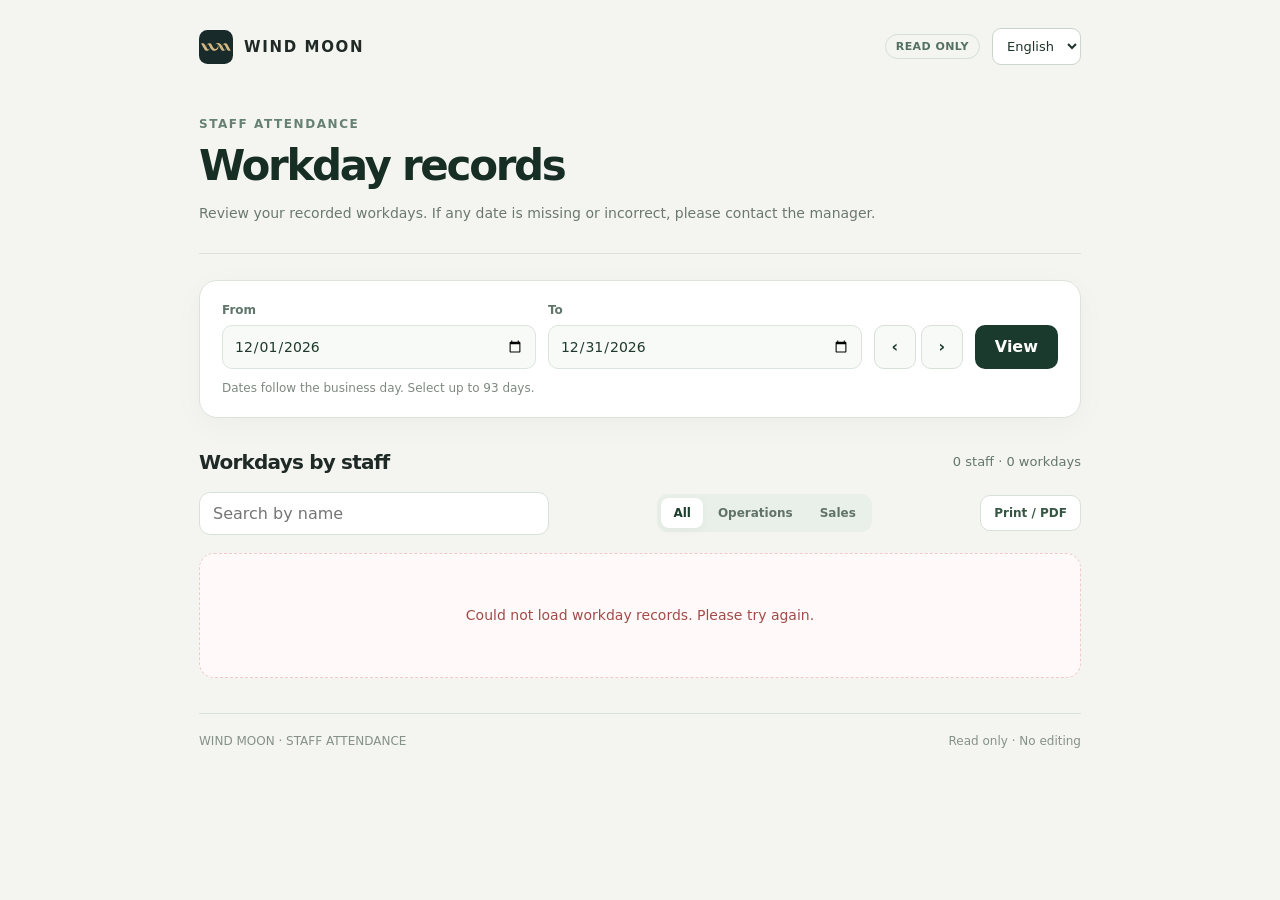
==== attendance/index.html @ cefb48a4 "feat: add standalone read-only workday viewing page with locale detection" ====
<!doctype html>
<html lang="ko">
<head>
  <meta charset="utf-8">
  <meta name="viewport" content="width=device-width, initial-scale=1, viewport-fit=cover">
  <meta name="robots" content="noindex,nofollow,noarchive">
  <meta name="referrer" content="no-referrer">
  <meta name="theme-color" content="#142b25">
  <meta name="description" content="WIND MOON 직원 근무일 조회">
  <title>WIND MOON · 근무일 조회</title>
  <link rel="icon" href="../favicon.svg">
  <link rel="apple-touch-icon" href="../apple-touch-icon.png">
  <script src="../staff/server-config.js"></script>
  <style>
    :root{color-scheme:light;font-family:Pretendard,-apple-system,BlinkMacSystemFont,"Noto Sans KR",system-ui,sans-serif;background:#f4f5f1;color:#1f2925;font-synthesis:none}
    *{box-sizing:border-box}
    body{margin:0;min-height:100vh}
    button,input,select{font:inherit}
    button{cursor:pointer}
    button:disabled{opacity:.45;cursor:not-allowed}
    a{color:inherit}
    .shell{max-width:930px;margin:0 auto;padding:0 24px 80px}
    .mast{display:flex;align-items:center;justify-content:space-between;gap:18px;padding:28px 0 32px}
    .identity{display:flex;align-items:center;gap:11px;text-decoration:none;font-weight:800;font-size:15px;letter-spacing:.11em}
    .identity img{width:34px;height:34px;object-fit:contain}
    .tag{border:1px solid #d5dfd7;color:#557063;border-radius:99px;padding:5px 10px;font-size:11px;font-weight:800;letter-spacing:.04em}
    .header-right{display:flex;align-items:center;gap:12px}
    .locale-select{border:1px solid #cbd5cc;border-radius:9px;background:#fff;color:#1d3429;padding:9px 10px;font-size:13px}
    .intro{padding:20px 0 26px;border-bottom:1px solid #dce2db}
    .eyebrow{font-size:12px;letter-spacing:.13em;font-weight:800;color:#668073}
    h1{font-size:clamp(29px,5vw,42px);letter-spacing:-.055em;line-height:1.2;margin:10px 0 10px;color:#172e25}
    .lead{margin:0;color:#6b7870;font-size:14px;line-height:1.8}
    .filter-panel{margin-top:26px;border:1px solid #dce3db;background:#fff;box-shadow:0 8px 32px #122d1b08;border-radius:18px;padding:22px}
    .label{font-weight:700;font-size:12px;color:#61766a}
    .period{display:flex;align-items:end;gap:12px;flex-wrap:wrap}
    .field{display:flex;flex-direction:column;gap:8px;flex:1 1 152px}
    .field input{width:100%;background:#f8faf8;border:1px solid #dce5dd;border-radius:10px;padding:12px 11px;color:#203a2b;font-size:14px;min-height:44px}
    .period-actions{display:flex;gap:5px;align-self:end}
    .mini{height:44px;min-width:42px;border-radius:10px;border:1px solid #d7e1d8;background:#f7faf7;color:#183b2a;font-weight:700}
    .go{min-height:44px;border:0;border-radius:10px;padding:0 20px;background:#193a2d;color:white;font-weight:700}
    .hint{font-size:12px;color:#7e8981;margin:12px 0 0}
    .results-head{display:flex;justify-content:space-between;align-items:center;gap:10px;margin-top:32px}
    h2{margin:0;font-size:20px;letter-spacing:-.04em}
    .summary{font-size:13px;color:#64776b}
    .summary strong{font-size:15px;color:#1d3a2d}
    .tools{display:flex;align-items:center;justify-content:space-between;flex-wrap:wrap;gap:11px;margin:18px 0 18px}
    .search{padding:11px 13px;min-height:42px;flex:1 1 190px;max-width:350px;border:1px solid #d8e1d9;border-radius:11px;background:#fff;outline-color:#55866b}
    .team-tabs{display:flex;gap:3px;padding:4px;background:#e9efe9;border-radius:11px}
    .team-tabs button{border:0;border-radius:8px;background:transparent;color:#617369;padding:8px 12px;font-size:12px;font-weight:700}
    .team-tabs button[aria-pressed="true"]{background:#fff;color:#1e3e2d;box-shadow:0 2px 8px #0000000b}
    .print{border:1px solid #d7e1d8;background:white;border-radius:10px;padding:10px 13px;color:#365644;font-size:12px;font-weight:750}
    .cards{display:grid;grid-template-columns:repeat(2,minmax(0,1fr));gap:14px}
    .card{border:1px solid #dee5de;background:white;border-radius:16px;padding:19px 19px 18px;min-width:0}
    .card-top{display:flex;justify-content:space-between;align-items:start;gap:12px}
    .person{font-size:18px;font-weight:800;letter-spacing:-.04em;overflow-wrap:anywhere}
    .team{font-size:11px;color:#829086;margin-top:4px}
    .days-total{border-radius:10px;padding:8px 12px;background:#eff5ef;text-align:center;white-space:nowrap}
    .days-total b{font-size:20px;color:#23513a}
    .days-total span{font-size:12px;color:#647b6b}
    .dates{display:flex;flex-wrap:wrap;gap:7px;margin-top:17px}
    .date{font-size:12px;padding:7px 9px;background:#f5f8f5;border:1px solid #e2e9e2;color:#3f604b;border-radius:8px;white-space:nowrap}
    .date.weekend{background:#f9f3f0;border-color:#f1e3db;color:#986c54}
    .state{grid-column:1/-1;text-align:center;border:1px dashed #d6e2d9;border-radius:15px;background:#fff;padding:50px 18px;color:#6f8275;font-size:14px;line-height:1.7}
    .state.error{color:#a24b49;border-color:#f0c9c8;background:#fffaf9}
    footer{margin-top:35px;border-top:1px solid #dae2db;padding-top:20px;display:flex;align-items:center;justify-content:space-between;gap:14px;flex-wrap:wrap;color:#859188;font-size:12px}
    @media(max-width:660px){.shell{padding:0 15px 60px}.mast{padding:20px 0 18px}.header-right{gap:6px}.tag{display:none}.filter-panel{margin-top:20px;padding:15px}.period{gap:8px}.field{flex-basis:130px}.field input{font-size:13px}.period-actions{flex:1}.period-actions .mini{flex:1}.go{flex:1}.results-head{align-items:baseline}.cards{grid-template-columns:1fr;gap:10px}.card{padding:16px}.tools{gap:8px}.search{max-width:none;flex-basis:100%}h2{font-size:19px}}
    @media print{@page{size:A4;margin:13mm}body{background:#fff}.shell{max-width:none;padding:0}.mast{padding:0 0 16px}.intro{padding:12px 0}.filter-panel,.tools,footer,.header-right{display:none!important}.results-head{margin:18px 0}.cards{gap:8px}.card{break-inside:avoid;padding:13px}.date{padding:4px 6px}}
  </style>
</head>
<body>
  <div class="shell">
    <header class="mast">
      <div class="identity"><img src="../favicon.svg" alt=""><span>WIND MOON</span></div>
      <div class="header-right"><span class="tag" id="readonly">READ ONLY</span><select class="locale-select" id="language" aria-label="Language"><option value="ko">한국어</option><option value="ja">日本語</option><option value="en">English</option></select></div>
    </header>
    <main>
      <section class="intro">
        <div class="eyebrow">STAFF ATTENDANCE</div>
        <h1 id="heading">근무일 조회</h1>
        <p class="lead" id="description">기록된 근무 날짜를 확인해 주세요. 실제 근무와 다른 날짜가 있으면 관리자에게 알려주세요.</p>
      </section>
      <section class="filter-panel" aria-label="Period">
        <div class="period">
          <label class="field"><span class="label" id="fromLabel">시작일</span><input type="date" id="from" required></label>
          <label class="field"><span class="label" id="toLabel">종료일</span><input type="date" id="to" required></label>
          <div class="period-actions"><button class="mini" id="previous" aria-label="Previous month">‹</button><button class="mini" id="next" aria-label="Next month">›</button></div>
          <button class="go" id="lookup">조회</button>
        </div>
        <p class="hint" id="periodHint">영업일 기준이며, 최대 93일까지 조회할 수 있습니다.</p>
      </section>
      <section aria-label="Attendance">
        <div class="results-head">
          <h2 id="resultsTitle">직원별 근무 내역</h2>
          <div class="summary" id="summary" aria-live="polite"></div>
        </div>
        <div class="tools">
          <input class="search" id="search" type="search" placeholder="이름 검색" aria-label="Search employees">
          <div class="team-tabs" role="group" aria-label="Team">
            <button type="button" data-team="ALL" aria-pressed="true" id="allTeam">전체</button>
            <button type="button" data-team="OPS" aria-pressed="false" id="opsTeam">운영팀</button>
            <button type="button" data-team="SALES" aria-pressed="false" id="salesTeam">영업팀</button>
          </div>
          <button class="print" id="print">인쇄 / PDF</button>
        </div>
        <div class="cards" id="cards" aria-live="polite"><div class="state">근무기록을 불러오는 중입니다.</div></div>
      </section>
    </main>
    <footer><span>WIND MOON · STAFF ATTENDANCE</span><span id="footnote">근무일 조회 전용 · 수정 불가</span></footer>
  </div>
  <script>
    (() => {
      'use strict';
      const words = {
        ko:{heading:'근무일 조회',description:'기록된 근무 날짜를 확인해 주세요. 실제 근무와 다른 날짜가 있으면 관리자에게 알려주세요.',from:'시작일',to:'종료일',lookup:'조회',hint:'영업일 기준이며, 최대 93일까지 조회할 수 있습니다.',result:'직원별 근무 내역',search:'이름 검색',all:'전체',ops:'운영팀',sales:'영업팀',print:'인쇄 / PDF',footnote:'근무일 조회 전용 · 수정 불가',loading:'근무기록을 불러오는 중입니다.',empty:'해당 기간에 기록된 근무일이 없습니다.',error:'근무기록을 가져오지 못했습니다. 잠시 후 다시 시도해 주세요.',range:'조회 기간을 확인해 주세요. 한 번에 최대 93일까지 선택할 수 있습니다.',people:'명',days:'일',records:'근무일',none:'검색 결과가 없습니다.'},
        ja:{heading:'勤務日照会',description:'登録された勤務日をご確認ください。実際の勤務と異なる場合は管理者にお知らせください。',from:'開始日',to:'終了日',lookup:'照会',hint:'営業日を基準に表示します。最大93日間まで照会できます。',result:'スタッフ別勤務日',search:'名前を検索',all:'すべて',ops:'運営チーム',sales:'営業チーム',print:'印刷 / PDF',footnote:'勤務日照会専用 · 編集不可',loading:'勤務記録を読み込んでいます。',empty:'この期間の勤務記録はありません。',error:'勤務記録を取得できませんでした。後ほどお試しください。',range:'日付を確認してください。最大93日間まで選択できます。',people:'名',days:'日',records:'勤務日',none:'該当するスタッフがいません。'},
        en:{heading:'Workday records',description:'Review your recorded workdays. If any date is missing or incorrect, please contact the manager.',from:'From',to:'To',lookup:'View',hint:'Dates follow the business day. Select up to 93 days.',result:'Workdays by staff',search:'Search by name',all:'All',ops:'Operations',sales:'Sales',print:'Print / PDF',footnote:'Read only · No editing',loading:'Loading workday records…',empty:'No workdays recorded for this period.',error:'Could not load workday records. Please try again.',range:'Check the date range. You can select up to 93 days.',people:'staff',days:'days',records:'workdays',none:'No matching staff.'}
      };
      const el = id => document.getElementById(id);
      const browserLanguage = (navigator.languages || [navigator.language || 'ko']).map(v => v.toLowerCase()).find(v => /^(ko|ja|en)(-|$)/.test(v)) || 'ko';
      let lang = (function(){try{return localStorage.getItem('windmoon-attendance-lang')}catch{return null}})() || browserLanguage.slice(0,2);
      if (!words[lang]) lang = 'ko';
      let employees = [];
      let team = 'ALL';
      let loading = false;
      let error = '';
      const p = new URLSearchParams(location.search);
      const koreaParts = new Intl.DateTimeFormat('en-US',{timeZone:'Asia/Seoul',year:'numeric',month:'2-digit'}).formatToParts(new Date());
      const year = koreaParts.find(x=>x.type==='year').value;
      const month = koreaParts.find(x=>x.type==='month').value;
      const defaultMonth = year+'-'+month;
      const monthBounds = value => ({from:value+'-01',to:value+'-'+String(new Date(Date.UTC(Number(value.slice(0,4)),Number(value.slice(5,7)),0)).getUTCDate()).padStart(2,'0')});
      const bounds = monthBounds(defaultMonth);
      el('from').value = /^\d{4}-\d{2}-\d{2}$/.test(p.get('from') || '') ? p.get('from') : bounds.from;
      el('to').value = /^\d{4}-\d{2}-\d{2}$/.test(p.get('to') || '') ? p.get('to') : bounds.to;
      el('language').value = lang;
      const t = key => words[lang][key];
      function renderLanguage(){
        document.documentElement.lang=lang;
        document.title='WIND MOON · '+t('heading');
        ['heading','description','resultsTitle','fromLabel','toLabel','lookup','periodHint','allTeam','opsTeam','salesTeam','print','footnote'].forEach((id,i)=>{
          const keys=['heading','description','result','from','to','lookup','hint','all','ops','sales','print','footnote'];
          el(id).textContent=t(keys[i]);
        });
        el('search').placeholder=t('search');
        el('search').setAttribute('aria-label',t('search'));
        render();
      }
      function make(tag, cls, value){
        const node=document.createElement(tag);
        if(cls)node.className=cls;
        if(value!=null)node.textContent=value;
        return node;
      }
      function formatDay(value){
        const date = new Date(value+'T12:00:00Z');
        const weekday=new Intl.DateTimeFormat(lang,{weekday:'short',timeZone:'UTC'}).format(date);
        return value.slice(5).replace('-','.')+' '+weekday;
      }
      function render(){
        const filtered = employees.filter(e=>(team==='ALL'||e.department===team)&&e.name.toLocaleLowerCase().includes(el('search').value.trim().toLocaleLowerCase()));
        const totalDays=filtered.reduce((n,e)=>n+e.dates.length,0);
        el('summary').textContent=filtered.length+' '+t('people')+' · '+totalDays+' '+t('records');
        const root=el('cards');
        root.replaceChildren();
        if(loading||error||filtered.length===0){
          root.appendChild(make('div','state'+(error?' error':''),loading?t('loading'):error?t('error'):(employees.length?t('none'):t('empty'))));
          return;
        }
        filtered.forEach(person=>{
          const card=make('article','card');
          const top=make('div','card-top');
          const personWrap=make('div');
          personWrap.appendChild(make('div','person',person.name));
          personWrap.appendChild(make('div','team',t(person.department==='OPS'?'ops':'sales')));
          const count=make('div','days-total');
          count.appendChild(make('b','',String(person.dates.length)));
          count.appendChild(make('span','', ' '+t('days')));
          top.append(personWrap,count);
          card.appendChild(top);
          const chips=make('div','dates');
          person.dates.forEach(date=>{
            const dow = new Date(date+'T12:00:00Z').getUTCDay();
            chips.appendChild(make('span','date'+((dow===0||dow===6)?' weekend':''),formatDay(date)));
          });
          card.appendChild(chips);
          root.appendChild(card);
        });
      }
      async function load(){
        const from=el('from').value, to=el('to').value;
        const diff=(Date.parse(to+'T00:00:00Z')-Date.parse(from+'T00:00:00Z'))/86400000;
        if(!from||!to||!Number.isFinite(diff)||diff<0||diff>=93){error=t('range');employees=[];render();return;}
        loading=true;error='';render();
        const url=new URL(location.href);
        url.searchParams.set('from',from);url.searchParams.set('to',to);
        history.replaceState(null,'',url.pathname+url.search);
        try{
          const base=window.WINDMOON_CONFIG?.apiBase;
          if(!base || !/^https:\/\//.test(base)) throw new Error('Missing backend URL');
          const endpoint=new URL('/api/public-attendance',base);
          endpoint.searchParams.set('from',from);endpoint.searchParams.set('to',to);
          const response=await fetch(endpoint.href,{method:'GET',cache:'no-store',credentials:'omit'});
          if(!response.ok)throw new Error('HTTP '+response.status);
          const payload=await response.json();
          if(!Array.isArray(payload.employees))throw new Error('Invalid response');
          employees=payload.employees.filter(e=>typeof e.name==='string'&&['OPS','SALES'].includes(e.department)&&Array.isArray(e.dates))
            .map(e=>({name:e.name,department:e.department,dates:e.dates.filter(d=>/^\d{4}-\d{2}-\d{2}$/.test(d))}));
        }catch(e){
          error=e?.message||'Error';employees=[];
        }finally{loading=false;render();}
      }
      function moveMonth(delta){
        const from=el('from').value;
        const y=Number(from.slice(0,4)),m=Number(from.slice(5,7));
        if(!Number.isFinite(y)||!Number.isFinite(m))return;
        const next=new Date(Date.UTC(y,m-1+delta,1)).toISOString().slice(0,7);
        const bounds=monthBounds(next);
        el('from').value=bounds.from;el('to').value=bounds.to;
        load();
      }
      el('language').addEventListener('change',e=>{
        lang=e.target.value;
        try{localStorage.setItem('windmoon-attendance-lang',lang)}catch{}
        renderLanguage();
      });
      el('lookup').addEventListener('click',load);
      el('previous').addEventListener('click',()=>moveMonth(-1));
      el('next').addEventListener('click',()=>moveMonth(1));
      el('search').addEventListener('input',render);
      document.querySelectorAll('[data-team]').forEach(button=>{
        button.addEventListener('click',()=>{
          team=button.dataset.team;
          document.querySelectorAll('[data-team]').forEach(b=>b.setAttribute('aria-pressed',String(b.dataset.team===team)));
          render();
        });
      });
      el('print').addEventListener('click',()=>window.print());
      renderLanguage();
      load();
    })();
  </script>
</body>
</html>
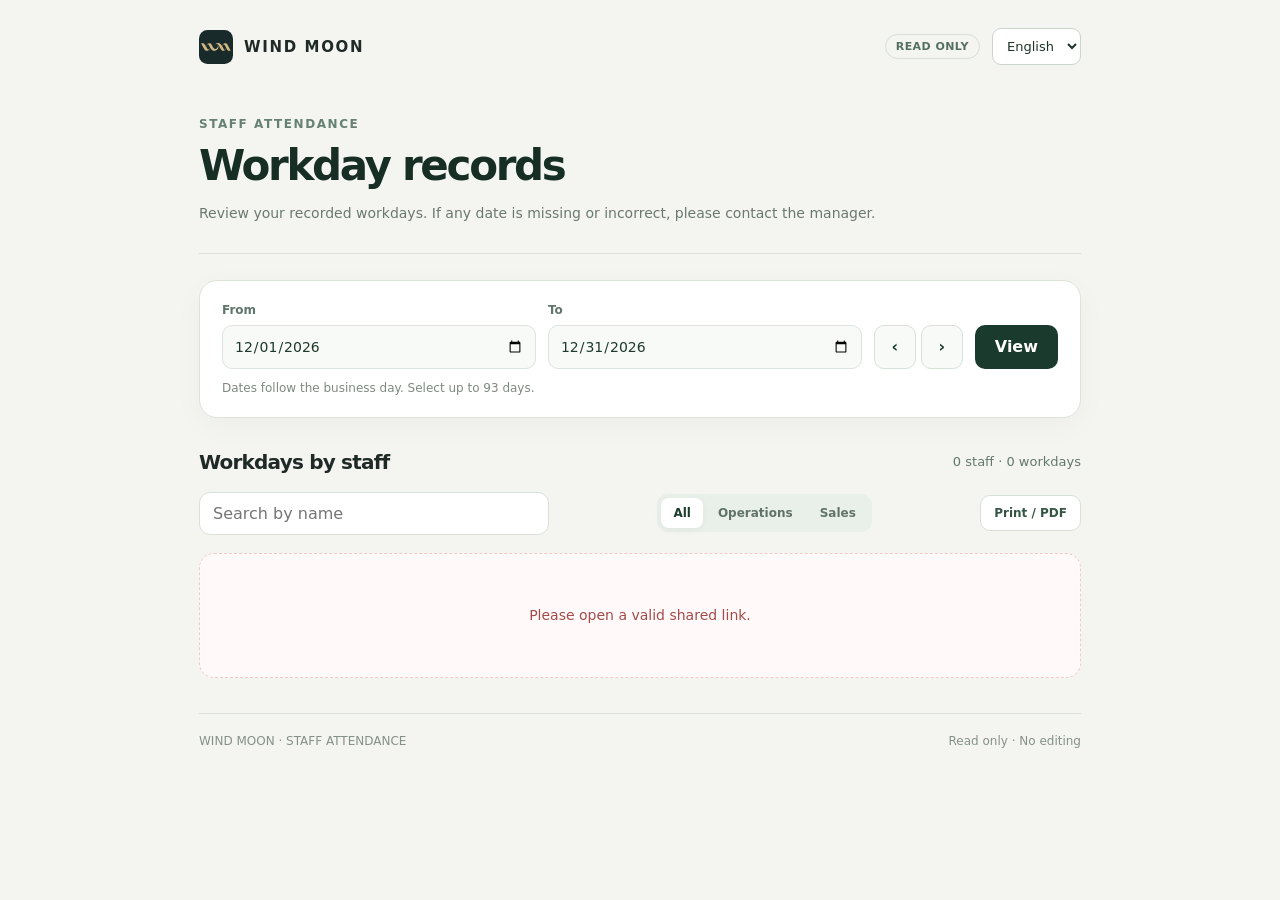
==== commit 564c715a: "security: require a bearer share-link key and keep it out of request URLs" ====
--- a/attendance/index.html
+++ b/attendance/index.html
@@ -111,9 +111,9 @@
     (() => {
       'use strict';
       const words = {
-        ko:{heading:'근무일 조회',description:'기록된 근무 날짜를 확인해 주세요. 실제 근무와 다른 날짜가 있으면 관리자에게 알려주세요.',from:'시작일',to:'종료일',lookup:'조회',hint:'영업일 기준이며, 최대 93일까지 조회할 수 있습니다.',result:'직원별 근무 내역',search:'이름 검색',all:'전체',ops:'운영팀',sales:'영업팀',print:'인쇄 / PDF',footnote:'근무일 조회 전용 · 수정 불가',loading:'근무기록을 불러오는 중입니다.',empty:'해당 기간에 기록된 근무일이 없습니다.',error:'근무기록을 가져오지 못했습니다. 잠시 후 다시 시도해 주세요.',range:'조회 기간을 확인해 주세요. 한 번에 최대 93일까지 선택할 수 있습니다.',people:'명',days:'일',records:'근무일',none:'검색 결과가 없습니다.'},
-        ja:{heading:'勤務日照会',description:'登録された勤務日をご確認ください。実際の勤務と異なる場合は管理者にお知らせください。',from:'開始日',to:'終了日',lookup:'照会',hint:'営業日を基準に表示します。最大93日間まで照会できます。',result:'スタッフ別勤務日',search:'名前を検索',all:'すべて',ops:'運営チーム',sales:'営業チーム',print:'印刷 / PDF',footnote:'勤務日照会専用 · 編集不可',loading:'勤務記録を読み込んでいます。',empty:'この期間の勤務記録はありません。',error:'勤務記録を取得できませんでした。後ほどお試しください。',range:'日付を確認してください。最大93日間まで選択できます。',people:'名',days:'日',records:'勤務日',none:'該当するスタッフがいません。'},
-        en:{heading:'Workday records',description:'Review your recorded workdays. If any date is missing or incorrect, please contact the manager.',from:'From',to:'To',lookup:'View',hint:'Dates follow the business day. Select up to 93 days.',result:'Workdays by staff',search:'Search by name',all:'All',ops:'Operations',sales:'Sales',print:'Print / PDF',footnote:'Read only · No editing',loading:'Loading workday records…',empty:'No workdays recorded for this period.',error:'Could not load workday records. Please try again.',range:'Check the date range. You can select up to 93 days.',people:'staff',days:'days',records:'workdays',none:'No matching staff.'}
+        ko:{heading:'근무일 조회',description:'기록된 근무 날짜를 확인해 주세요. 실제 근무와 다른 날짜가 있으면 관리자에게 알려주세요.',from:'시작일',to:'종료일',lookup:'조회',hint:'영업일 기준이며, 최대 93일까지 조회할 수 있습니다.',result:'직원별 근무 내역',search:'이름 검색',all:'전체',ops:'운영팀',sales:'영업팀',print:'인쇄 / PDF',footnote:'근무일 조회 전용 · 수정 불가',loading:'근무기록을 불러오는 중입니다.',empty:'해당 기간에 기록된 근무일이 없습니다.',error:'근무기록을 가져오지 못했습니다. 잠시 후 다시 시도해 주세요.',range:'조회 기간을 확인해 주세요. 한 번에 최대 93일까지 선택할 수 있습니다.',people:'명',days:'일',records:'근무일',none:'검색 결과가 없습니다.',missingKey:'유효한 공유 링크로 접속해 주세요.'},
+        ja:{heading:'勤務日照会',description:'登録された勤務日をご確認ください。実際の勤務と異なる場合は管理者にお知らせください。',from:'開始日',to:'終了日',lookup:'照会',hint:'営業日を基準に表示します。最大93日間まで照会できます。',result:'スタッフ別勤務日',search:'名前を検索',all:'すべて',ops:'運営チーム',sales:'営業チーム',print:'印刷 / PDF',footnote:'勤務日照会専用 · 編集不可',loading:'勤務記録を読み込んでいます。',empty:'この期間の勤務記録はありません。',error:'勤務記録を取得できませんでした。後ほどお試しください。',range:'日付を確認してください。最大93日間まで選択できます。',people:'名',days:'日',records:'勤務日',none:'該当するスタッフがいません。',missingKey:'有効な共有リンクからアクセスしてください。'},
+        en:{heading:'Workday records',description:'Review your recorded workdays. If any date is missing or incorrect, please contact the manager.',from:'From',to:'To',lookup:'View',hint:'Dates follow the business day. Select up to 93 days.',result:'Workdays by staff',search:'Search by name',all:'All',ops:'Operations',sales:'Sales',print:'Print / PDF',footnote:'Read only · No editing',loading:'Loading workday records…',empty:'No workdays recorded for this period.',error:'Could not load workday records. Please try again.',range:'Check the date range. You can select up to 93 days.',people:'staff',days:'days',records:'workdays',none:'No matching staff.',missingKey:'Please open a valid shared link.'}
       };
       const el = id => document.getElementById(id);
       const browserLanguage = (navigator.languages || [navigator.language || 'ko']).map(v => v.toLowerCase()).find(v => /^(ko|ja|en)(-|$)/.test(v)) || 'ko';
@@ -124,6 +124,7 @@
       let loading = false;
       let error = '';
       const p = new URLSearchParams(location.search);
+      const accessKey = new URLSearchParams(location.hash.slice(1)).get('key') || '';
       const koreaParts = new Intl.DateTimeFormat('en-US',{timeZone:'Asia/Seoul',year:'numeric',month:'2-digit'}).formatToParts(new Date());
       const year = koreaParts.find(x=>x.type==='year').value;
       const month = koreaParts.find(x=>x.type==='month').value;
@@ -163,7 +164,7 @@
         const root=el('cards');
         root.replaceChildren();
         if(loading||error||filtered.length===0){
-          root.appendChild(make('div','state'+(error?' error':''),loading?t('loading'):error?t('error'):(employees.length?t('none'):t('empty'))));
+          root.appendChild(make('div','state'+(error?' error':''),loading?t('loading'):error?(error==='missingKey'?t('missingKey'):t('error')):(employees.length?t('none'):t('empty'))));
           return;
         }
         filtered.forEach(person=>{
@@ -188,18 +189,20 @@
       }
       async function load(){
         const from=el('from').value, to=el('to').value;
+        if(!/^[A-Za-z0-9_-]{16,128}$/.test(accessKey)){error='missingKey';employees=[];render();return;}
         const diff=(Date.parse(to+'T00:00:00Z')-Date.parse(from+'T00:00:00Z'))/86400000;
         if(!from||!to||!Number.isFinite(diff)||diff<0||diff>=93){error=t('range');employees=[];render();return;}
         loading=true;error='';render();
         const url=new URL(location.href);
         url.searchParams.set('from',from);url.searchParams.set('to',to);
-        history.replaceState(null,'',url.pathname+url.search);
+        history.replaceState(null,'',url.pathname+url.search+url.hash);
         try{
           const base=window.WINDMOON_CONFIG?.apiBase;
           if(!base || !/^https:\/\//.test(base)) throw new Error('Missing backend URL');
           const endpoint=new URL('/api/public-attendance',base);
           endpoint.searchParams.set('from',from);endpoint.searchParams.set('to',to);
-          const response=await fetch(endpoint.href,{method:'GET',cache:'no-store',credentials:'omit'});
+          const response=await fetch(endpoint.href,{method:'GET',cache:'no-store',credentials:'omit',headers:{Authorization:'Bearer '+accessKey}});
+          if(response.status===401)throw new Error('missingKey');
           if(!response.ok)throw new Error('HTTP '+response.status);
           const payload=await response.json();
           if(!Array.isArray(payload.employees))throw new Error('Invalid response');
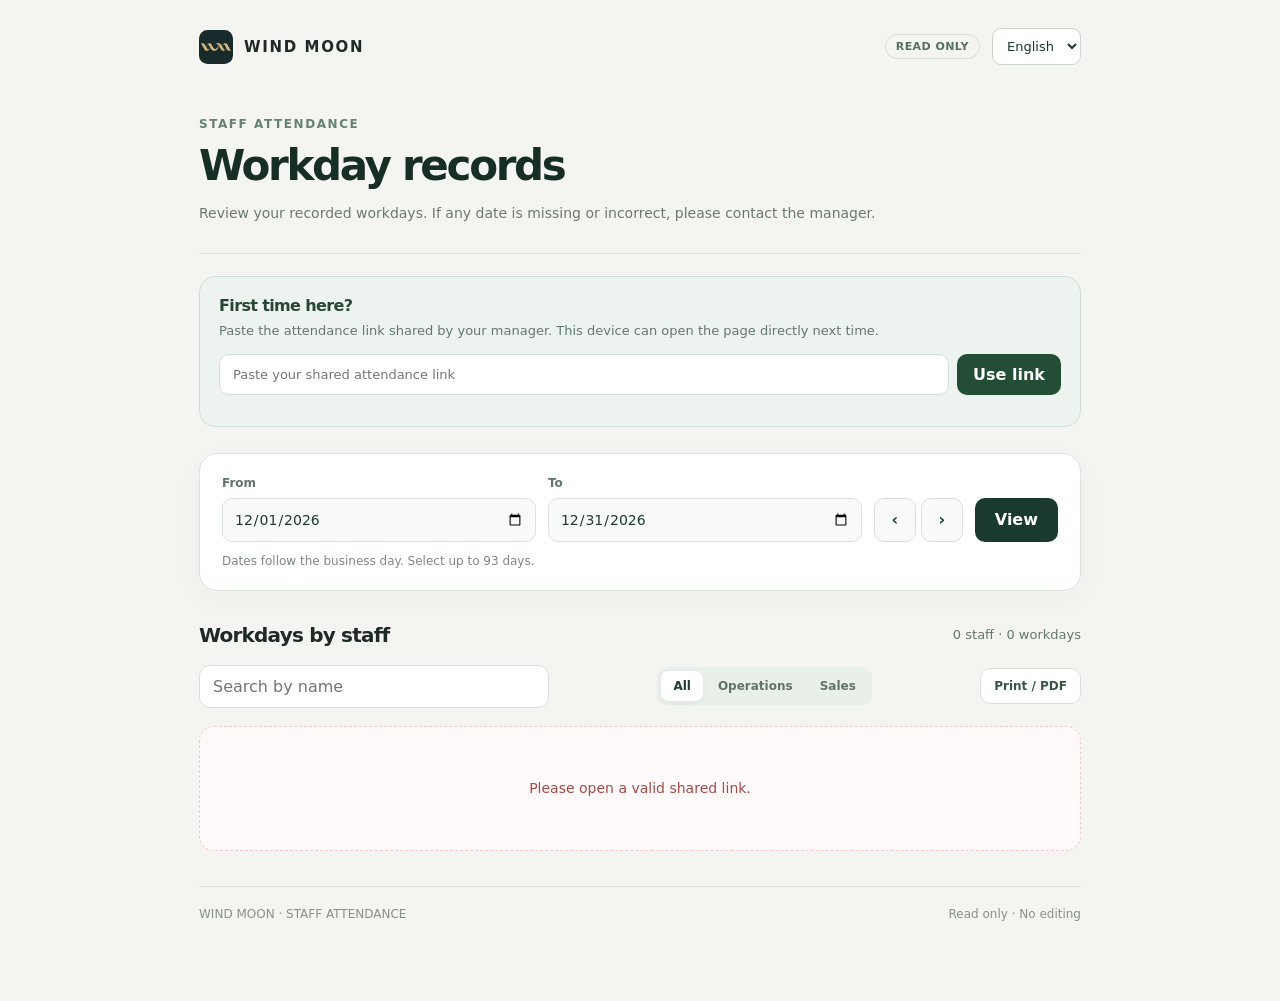
==== commit 6808f6d5: "feat: remember approved attendance share links on each device for home-card access" ====
--- a/attendance/index.html
+++ b/attendance/index.html
@@ -39,6 +39,14 @@
     .mini{height:44px;min-width:42px;border-radius:10px;border:1px solid #d7e1d8;background:#f7faf7;color:#183b2a;font-weight:700}
     .go{min-height:44px;border:0;border-radius:10px;padding:0 20px;background:#193a2d;color:white;font-weight:700}
     .hint{font-size:12px;color:#7e8981;margin:12px 0 0}
+    [hidden]{display:none!important}
+    .share-access{margin-top:22px;background:#edf3ee;border:1px solid #d0dfd3;border-radius:16px;padding:19px}
+    .share-access h2{font-size:16px;color:#294634;margin:0 0 5px}
+    .share-access p{color:#63786b;font-size:13px;line-height:1.7;margin:0 0 12px}
+    .share-form{display:flex;gap:8px;flex-wrap:wrap}
+    .share-form input{flex:1 1 230px;min-width:0;border:1px solid #d4dfd5;border-radius:10px;padding:11px 13px;background:#fff;font-size:13px}
+    .share-form button{border:0;background:#244d36;color:#fff;border-radius:10px;padding:11px 16px;font-weight:700}
+    .share-form-error{color:#9d3a3a!important;margin-top:8px!important}
     .results-head{display:flex;justify-content:space-between;align-items:center;gap:10px;margin-top:32px}
     h2{margin:0;font-size:20px;letter-spacing:-.04em}
     .summary{font-size:13px;color:#64776b}
@@ -79,6 +87,15 @@
         <h1 id="heading">근무일 조회</h1>
         <p class="lead" id="description">기록된 근무 날짜를 확인해 주세요. 실제 근무와 다른 날짜가 있으면 관리자에게 알려주세요.</p>
       </section>
+      <section class="share-access" id="shareAccess" hidden aria-labelledby="shareHeading">
+        <h2 id="shareHeading">처음 이용하시나요?</h2>
+        <p id="shareHelp">관리자에게 받은 근무일 조회 링크를 붙여넣으면 이 기기에서 다음부터 바로 열 수 있습니다.</p>
+        <form id="shareForm" class="share-form">
+          <input id="shareInput" type="text" autocomplete="off" autocapitalize="off" spellcheck="false" placeholder="공유받은 조회 링크 붙여넣기" aria-label="Shared attendance link">
+          <button id="shareButton" type="submit">링크 확인</button>
+        </form>
+        <p id="shareError" class="share-form-error" aria-live="polite"></p>
+      </section>
       <section class="filter-panel" aria-label="Period">
         <div class="period">
           <label class="field"><span class="label" id="fromLabel">시작일</span><input type="date" id="from" required></label>
@@ -111,9 +128,9 @@
     (() => {
       'use strict';
       const words = {
-        ko:{heading:'근무일 조회',description:'기록된 근무 날짜를 확인해 주세요. 실제 근무와 다른 날짜가 있으면 관리자에게 알려주세요.',from:'시작일',to:'종료일',lookup:'조회',hint:'영업일 기준이며, 최대 93일까지 조회할 수 있습니다.',result:'직원별 근무 내역',search:'이름 검색',all:'전체',ops:'운영팀',sales:'영업팀',print:'인쇄 / PDF',footnote:'근무일 조회 전용 · 수정 불가',loading:'근무기록을 불러오는 중입니다.',empty:'해당 기간에 기록된 근무일이 없습니다.',error:'근무기록을 가져오지 못했습니다. 잠시 후 다시 시도해 주세요.',range:'조회 기간을 확인해 주세요. 한 번에 최대 93일까지 선택할 수 있습니다.',people:'명',days:'일',records:'근무일',none:'검색 결과가 없습니다.',missingKey:'유효한 공유 링크로 접속해 주세요.'},
-        ja:{heading:'勤務日照会',description:'登録された勤務日をご確認ください。実際の勤務と異なる場合は管理者にお知らせください。',from:'開始日',to:'終了日',lookup:'照会',hint:'営業日を基準に表示します。最大93日間まで照会できます。',result:'スタッフ別勤務日',search:'名前を検索',all:'すべて',ops:'運営チーム',sales:'営業チーム',print:'印刷 / PDF',footnote:'勤務日照会専用 · 編集不可',loading:'勤務記録を読み込んでいます。',empty:'この期間の勤務記録はありません。',error:'勤務記録を取得できませんでした。後ほどお試しください。',range:'日付を確認してください。最大93日間まで選択できます。',people:'名',days:'日',records:'勤務日',none:'該当するスタッフがいません。',missingKey:'有効な共有リンクからアクセスしてください。'},
-        en:{heading:'Workday records',description:'Review your recorded workdays. If any date is missing or incorrect, please contact the manager.',from:'From',to:'To',lookup:'View',hint:'Dates follow the business day. Select up to 93 days.',result:'Workdays by staff',search:'Search by name',all:'All',ops:'Operations',sales:'Sales',print:'Print / PDF',footnote:'Read only · No editing',loading:'Loading workday records…',empty:'No workdays recorded for this period.',error:'Could not load workday records. Please try again.',range:'Check the date range. You can select up to 93 days.',people:'staff',days:'days',records:'workdays',none:'No matching staff.',missingKey:'Please open a valid shared link.'}
+        ko:{heading:'근무일 조회',description:'기록된 근무 날짜를 확인해 주세요. 실제 근무와 다른 날짜가 있으면 관리자에게 알려주세요.',from:'시작일',to:'종료일',lookup:'조회',hint:'영업일 기준이며, 최대 93일까지 조회할 수 있습니다.',result:'직원별 근무 내역',search:'이름 검색',all:'전체',ops:'운영팀',sales:'영업팀',print:'인쇄 / PDF',footnote:'근무일 조회 전용 · 수정 불가',loading:'근무기록을 불러오는 중입니다.',empty:'해당 기간에 기록된 근무일이 없습니다.',error:'근무기록을 가져오지 못했습니다. 잠시 후 다시 시도해 주세요.',range:'조회 기간을 확인해 주세요. 한 번에 최대 93일까지 선택할 수 있습니다.',people:'명',days:'일',records:'근무일',none:'검색 결과가 없습니다.',missingKey:'유효한 공유 링크로 접속해 주세요.',shareHeading:'처음 이용하시나요?',shareHelp:'관리자에게 받은 근무일 조회 링크를 붙여넣으면 이 기기에서 다음부터 바로 열 수 있습니다.',sharePlaceholder:'공유받은 조회 링크 붙여넣기',shareButton:'링크 확인',shareInvalid:'유효한 근무일 조회 링크를 입력해 주세요.'},
+        ja:{heading:'勤務日照会',description:'登録された勤務日をご確認ください。実際の勤務と異なる場合は管理者にお知らせください。',from:'開始日',to:'終了日',lookup:'照会',hint:'営業日を基準に表示します。最大93日間まで照会できます。',result:'スタッフ別勤務日',search:'名前を検索',all:'すべて',ops:'運営チーム',sales:'営業チーム',print:'印刷 / PDF',footnote:'勤務日照会専用 · 編集不可',loading:'勤務記録を読み込んでいます。',empty:'この期間の勤務記録はありません。',error:'勤務記録を取得できませんでした。後ほどお試しください。',range:'日付を確認してください。最大93日間まで選択できます。',people:'名',days:'日',records:'勤務日',none:'該当するスタッフがいません。',missingKey:'有効な共有リンクからアクセスしてください。',shareHeading:'初めてご利用ですか？',shareHelp:'管理者から受け取った勤務日照会リンクを貼り付けてください。次回からこの端末で直接開けます。',sharePlaceholder:'共有リンクを貼り付ける',shareButton:'リンクを確認',shareInvalid:'有効な勤務日照会リンクを入力してください。'},
+        en:{heading:'Workday records',description:'Review your recorded workdays. If any date is missing or incorrect, please contact the manager.',from:'From',to:'To',lookup:'View',hint:'Dates follow the business day. Select up to 93 days.',result:'Workdays by staff',search:'Search by name',all:'All',ops:'Operations',sales:'Sales',print:'Print / PDF',footnote:'Read only · No editing',loading:'Loading workday records…',empty:'No workdays recorded for this period.',error:'Could not load workday records. Please try again.',range:'Check the date range. You can select up to 93 days.',people:'staff',days:'days',records:'workdays',none:'No matching staff.',missingKey:'Please open a valid shared link.',shareHeading:'First time here?',shareHelp:'Paste the attendance link shared by your manager. This device can open the page directly next time.',sharePlaceholder:'Paste your shared attendance link',shareButton:'Use link',shareInvalid:'Please enter a valid shared attendance link.'}
       };
       const el = id => document.getElementById(id);
       const browserLanguage = (navigator.languages || [navigator.language || 'ko']).map(v => v.toLowerCase()).find(v => /^(ko|ja|en)(-|$)/.test(v)) || 'ko';
@@ -124,7 +141,11 @@
       let loading = false;
       let error = '';
       const p = new URLSearchParams(location.search);
-      const accessKey = new URLSearchParams(location.hash.slice(1)).get('key') || '';
+      const keyStorage = 'windmoon-attendance-key-v1';
+      const validKey = key => /^[A-Za-z0-9_-]{16,128}$/.test(key || '');
+      const keyFromLink = new URLSearchParams(location.hash.slice(1)).get('key') || '';
+      const rememberedKey = (() => { try { return localStorage.getItem(keyStorage) || ''; } catch { return ''; } })();
+      let accessKey = keyFromLink || rememberedKey;
       const koreaParts = new Intl.DateTimeFormat('en-US',{timeZone:'Asia/Seoul',year:'numeric',month:'2-digit'}).formatToParts(new Date());
       const year = koreaParts.find(x=>x.type==='year').value;
       const month = koreaParts.find(x=>x.type==='month').value;
@@ -144,6 +165,10 @@
         });
         el('search').placeholder=t('search');
         el('search').setAttribute('aria-label',t('search'));
+        el('shareHeading').textContent=t('shareHeading');
+        el('shareHelp').textContent=t('shareHelp');
+        el('shareInput').placeholder=t('sharePlaceholder');
+        el('shareButton').textContent=t('shareButton');
         render();
       }
       function make(tag, cls, value){
@@ -163,6 +188,7 @@
         el('summary').textContent=filtered.length+' '+t('people')+' · '+totalDays+' '+t('records');
         const root=el('cards');
         root.replaceChildren();
+        el('shareAccess').hidden = validKey(accessKey) && error!=='missingKey';
         if(loading||error||filtered.length===0){
           root.appendChild(make('div','state'+(error?' error':''),loading?t('loading'):error?(error==='missingKey'?t('missingKey'):t('error')):(employees.length?t('none'):t('empty'))));
           return;
@@ -189,7 +215,7 @@
       }
       async function load(){
         const from=el('from').value, to=el('to').value;
-        if(!/^[A-Za-z0-9_-]{16,128}$/.test(accessKey)){error='missingKey';employees=[];render();return;}
+        if(!validKey(accessKey)){error='missingKey';employees=[];render();return;}
         const diff=(Date.parse(to+'T00:00:00Z')-Date.parse(from+'T00:00:00Z'))/86400000;
         if(!from||!to||!Number.isFinite(diff)||diff<0||diff>=93){error=t('range');employees=[];render();return;}
         loading=true;error='';render();
@@ -202,10 +228,15 @@
           const endpoint=new URL('/api/public-attendance',base);
           endpoint.searchParams.set('from',from);endpoint.searchParams.set('to',to);
           const response=await fetch(endpoint.href,{method:'GET',cache:'no-store',credentials:'omit',headers:{Authorization:'Bearer '+accessKey}});
-          if(response.status===401)throw new Error('missingKey');
+          if(response.status===401){
+            accessKey='';
+            try{localStorage.removeItem(keyStorage)}catch{}
+            throw new Error('missingKey');
+          }
           if(!response.ok)throw new Error('HTTP '+response.status);
           const payload=await response.json();
           if(!Array.isArray(payload.employees))throw new Error('Invalid response');
+          try{localStorage.setItem(keyStorage, accessKey)}catch{}
           employees=payload.employees.filter(e=>typeof e.name==='string'&&['OPS','SALES'].includes(e.department)&&Array.isArray(e.dates))
             .map(e=>({name:e.name,department:e.department,dates:e.dates.filter(d=>/^\d{4}-\d{2}-\d{2}$/.test(d))}));
         }catch(e){
@@ -225,6 +256,24 @@
         lang=e.target.value;
         try{localStorage.setItem('windmoon-attendance-lang',lang)}catch{}
         renderLanguage();
+      });
+      el('shareForm').addEventListener('submit',event=>{
+        event.preventDefault();
+        const raw=el('shareInput').value.trim();
+        let proposed=raw;
+        if(raw.includes('#')){
+          try{
+            const link=new URL(raw,location.href);
+            proposed=new URLSearchParams(link.hash.slice(1)).get('key') || '';
+          }catch{proposed='';}
+        }
+        if(!validKey(proposed)){
+          el('shareError').textContent=t('shareInvalid');
+          return;
+        }
+        accessKey=proposed;
+        el('shareError').textContent='';
+        load();
       });
       el('lookup').addEventListener('click',load);
       el('previous').addEventListener('click',()=>moveMonth(-1));
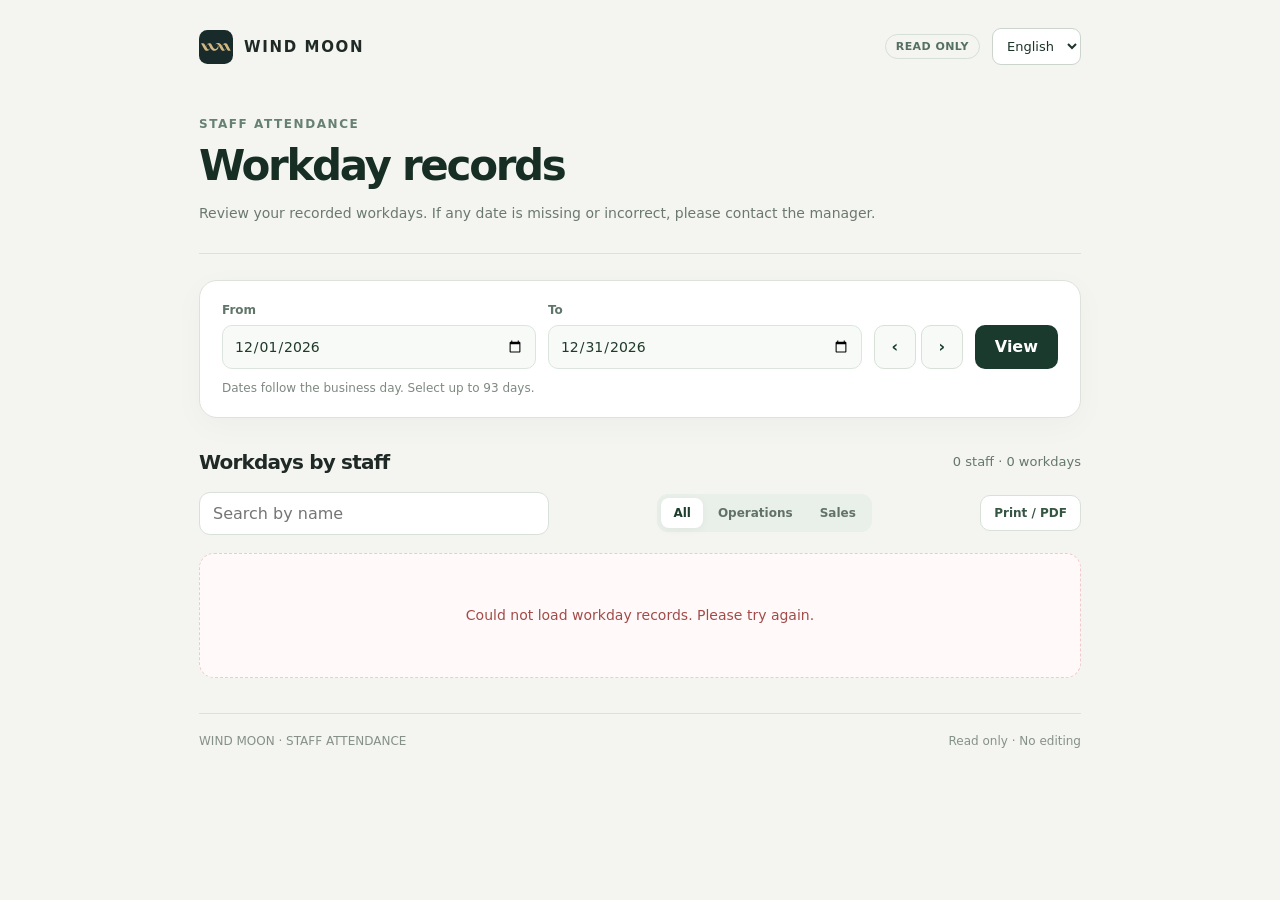
==== commit 868592f3: "feat: open attendance directly from home without link or password" ====
--- a/attendance/index.html
+++ b/attendance/index.html
@@ -40,13 +40,6 @@
     .go{min-height:44px;border:0;border-radius:10px;padding:0 20px;background:#193a2d;color:white;font-weight:700}
     .hint{font-size:12px;color:#7e8981;margin:12px 0 0}
     [hidden]{display:none!important}
-    .share-access{margin-top:22px;background:#edf3ee;border:1px solid #d0dfd3;border-radius:16px;padding:19px}
-    .share-access h2{font-size:16px;color:#294634;margin:0 0 5px}
-    .share-access p{color:#63786b;font-size:13px;line-height:1.7;margin:0 0 12px}
-    .share-form{display:flex;gap:8px;flex-wrap:wrap}
-    .share-form input{flex:1 1 230px;min-width:0;border:1px solid #d4dfd5;border-radius:10px;padding:11px 13px;background:#fff;font-size:13px}
-    .share-form button{border:0;background:#244d36;color:#fff;border-radius:10px;padding:11px 16px;font-weight:700}
-    .share-form-error{color:#9d3a3a!important;margin-top:8px!important}
     .results-head{display:flex;justify-content:space-between;align-items:center;gap:10px;margin-top:32px}
     h2{margin:0;font-size:20px;letter-spacing:-.04em}
     .summary{font-size:13px;color:#64776b}
@@ -87,15 +80,6 @@
         <h1 id="heading">근무일 조회</h1>
         <p class="lead" id="description">기록된 근무 날짜를 확인해 주세요. 실제 근무와 다른 날짜가 있으면 관리자에게 알려주세요.</p>
       </section>
-      <section class="share-access" id="shareAccess" hidden aria-labelledby="shareHeading">
-        <h2 id="shareHeading">처음 이용하시나요?</h2>
-        <p id="shareHelp">관리자에게 받은 근무일 조회 링크를 붙여넣으면 이 기기에서 다음부터 바로 열 수 있습니다.</p>
-        <form id="shareForm" class="share-form">
-          <input id="shareInput" type="text" autocomplete="off" autocapitalize="off" spellcheck="false" placeholder="공유받은 조회 링크 붙여넣기" aria-label="Shared attendance link">
-          <button id="shareButton" type="submit">링크 확인</button>
-        </form>
-        <p id="shareError" class="share-form-error" aria-live="polite"></p>
-      </section>
       <section class="filter-panel" aria-label="Period">
         <div class="period">
           <label class="field"><span class="label" id="fromLabel">시작일</span><input type="date" id="from" required></label>
@@ -128,9 +112,9 @@
     (() => {
       'use strict';
       const words = {
-        ko:{heading:'근무일 조회',description:'기록된 근무 날짜를 확인해 주세요. 실제 근무와 다른 날짜가 있으면 관리자에게 알려주세요.',from:'시작일',to:'종료일',lookup:'조회',hint:'영업일 기준이며, 최대 93일까지 조회할 수 있습니다.',result:'직원별 근무 내역',search:'이름 검색',all:'전체',ops:'운영팀',sales:'영업팀',print:'인쇄 / PDF',footnote:'근무일 조회 전용 · 수정 불가',loading:'근무기록을 불러오는 중입니다.',empty:'해당 기간에 기록된 근무일이 없습니다.',error:'근무기록을 가져오지 못했습니다. 잠시 후 다시 시도해 주세요.',range:'조회 기간을 확인해 주세요. 한 번에 최대 93일까지 선택할 수 있습니다.',people:'명',days:'일',records:'근무일',none:'검색 결과가 없습니다.',missingKey:'유효한 공유 링크로 접속해 주세요.',shareHeading:'처음 이용하시나요?',shareHelp:'관리자에게 받은 근무일 조회 링크를 붙여넣으면 이 기기에서 다음부터 바로 열 수 있습니다.',sharePlaceholder:'공유받은 조회 링크 붙여넣기',shareButton:'링크 확인',shareInvalid:'유효한 근무일 조회 링크를 입력해 주세요.'},
-        ja:{heading:'勤務日照会',description:'登録された勤務日をご確認ください。実際の勤務と異なる場合は管理者にお知らせください。',from:'開始日',to:'終了日',lookup:'照会',hint:'営業日を基準に表示します。最大93日間まで照会できます。',result:'スタッフ別勤務日',search:'名前を検索',all:'すべて',ops:'運営チーム',sales:'営業チーム',print:'印刷 / PDF',footnote:'勤務日照会専用 · 編集不可',loading:'勤務記録を読み込んでいます。',empty:'この期間の勤務記録はありません。',error:'勤務記録を取得できませんでした。後ほどお試しください。',range:'日付を確認してください。最大93日間まで選択できます。',people:'名',days:'日',records:'勤務日',none:'該当するスタッフがいません。',missingKey:'有効な共有リンクからアクセスしてください。',shareHeading:'初めてご利用ですか？',shareHelp:'管理者から受け取った勤務日照会リンクを貼り付けてください。次回からこの端末で直接開けます。',sharePlaceholder:'共有リンクを貼り付ける',shareButton:'リンクを確認',shareInvalid:'有効な勤務日照会リンクを入力してください。'},
-        en:{heading:'Workday records',description:'Review your recorded workdays. If any date is missing or incorrect, please contact the manager.',from:'From',to:'To',lookup:'View',hint:'Dates follow the business day. Select up to 93 days.',result:'Workdays by staff',search:'Search by name',all:'All',ops:'Operations',sales:'Sales',print:'Print / PDF',footnote:'Read only · No editing',loading:'Loading workday records…',empty:'No workdays recorded for this period.',error:'Could not load workday records. Please try again.',range:'Check the date range. You can select up to 93 days.',people:'staff',days:'days',records:'workdays',none:'No matching staff.',missingKey:'Please open a valid shared link.',shareHeading:'First time here?',shareHelp:'Paste the attendance link shared by your manager. This device can open the page directly next time.',sharePlaceholder:'Paste your shared attendance link',shareButton:'Use link',shareInvalid:'Please enter a valid shared attendance link.'}
+        ko:{heading:'근무일 조회',description:'기록된 근무 날짜를 확인해 주세요. 실제 근무와 다른 날짜가 있으면 관리자에게 알려주세요.',from:'시작일',to:'종료일',lookup:'조회',hint:'영업일 기준이며, 최대 93일까지 조회할 수 있습니다.',result:'직원별 근무 내역',search:'이름 검색',all:'전체',ops:'운영팀',sales:'영업팀',print:'인쇄 / PDF',footnote:'근무일 조회 전용 · 수정 불가',loading:'근무기록을 불러오는 중입니다.',empty:'해당 기간에 기록된 근무일이 없습니다.',error:'근무기록을 가져오지 못했습니다. 잠시 후 다시 시도해 주세요.',range:'조회 기간을 확인해 주세요. 한 번에 최대 93일까지 선택할 수 있습니다.',people:'명',days:'일',records:'근무일',none:'검색 결과가 없습니다.'},
+        ja:{heading:'勤務日照会',description:'登録された勤務日をご確認ください。実際の勤務と異なる場合は管理者にお知らせください。',from:'開始日',to:'終了日',lookup:'照会',hint:'営業日を基準に表示します。最大93日間まで照会できます。',result:'スタッフ別勤務日',search:'名前を検索',all:'すべて',ops:'運営チーム',sales:'営業チーム',print:'印刷 / PDF',footnote:'勤務日照会専用 · 編集不可',loading:'勤務記録を読み込んでいます。',empty:'この期間の勤務記録はありません。',error:'勤務記録を取得できませんでした。後ほどお試しください。',range:'日付を確認してください。最大93日間まで選択できます。',people:'名',days:'日',records:'勤務日',none:'該当するスタッフがいません。'},
+        en:{heading:'Workday records',description:'Review your recorded workdays. If any date is missing or incorrect, please contact the manager.',from:'From',to:'To',lookup:'View',hint:'Dates follow the business day. Select up to 93 days.',result:'Workdays by staff',search:'Search by name',all:'All',ops:'Operations',sales:'Sales',print:'Print / PDF',footnote:'Read only · No editing',loading:'Loading workday records…',empty:'No workdays recorded for this period.',error:'Could not load workday records. Please try again.',range:'Check the date range. You can select up to 93 days.',people:'staff',days:'days',records:'workdays',none:'No matching staff.'}
       };
       const el = id => document.getElementById(id);
       const browserLanguage = (navigator.languages || [navigator.language || 'ko']).map(v => v.toLowerCase()).find(v => /^(ko|ja|en)(-|$)/.test(v)) || 'ko';
@@ -141,11 +125,7 @@
       let loading = false;
       let error = '';
       const p = new URLSearchParams(location.search);
-      const keyStorage = 'windmoon-attendance-key-v1';
-      const validKey = key => /^[A-Za-z0-9_-]{16,128}$/.test(key || '');
-      const keyFromLink = new URLSearchParams(location.hash.slice(1)).get('key') || '';
-      const rememberedKey = (() => { try { return localStorage.getItem(keyStorage) || ''; } catch { return ''; } })();
-      let accessKey = keyFromLink || rememberedKey;
+      try{localStorage.removeItem('windmoon-attendance-key-v1')}catch{};
       const koreaParts = new Intl.DateTimeFormat('en-US',{timeZone:'Asia/Seoul',year:'numeric',month:'2-digit'}).formatToParts(new Date());
       const year = koreaParts.find(x=>x.type==='year').value;
       const month = koreaParts.find(x=>x.type==='month').value;
@@ -165,10 +145,6 @@
         });
         el('search').placeholder=t('search');
         el('search').setAttribute('aria-label',t('search'));
-        el('shareHeading').textContent=t('shareHeading');
-        el('shareHelp').textContent=t('shareHelp');
-        el('shareInput').placeholder=t('sharePlaceholder');
-        el('shareButton').textContent=t('shareButton');
         render();
       }
       function make(tag, cls, value){
@@ -188,9 +164,8 @@
         el('summary').textContent=filtered.length+' '+t('people')+' · '+totalDays+' '+t('records');
         const root=el('cards');
         root.replaceChildren();
-        el('shareAccess').hidden = validKey(accessKey) && error!=='missingKey';
         if(loading||error||filtered.length===0){
-          root.appendChild(make('div','state'+(error?' error':''),loading?t('loading'):error?(error==='missingKey'?t('missingKey'):t('error')):(employees.length?t('none'):t('empty'))));
+          root.appendChild(make('div','state'+(error?' error':''),loading?t('loading'):error?t('error'):(employees.length?t('none'):t('empty'))));
           return;
         }
         filtered.forEach(person=>{
@@ -215,28 +190,21 @@
       }
       async function load(){
         const from=el('from').value, to=el('to').value;
-        if(!validKey(accessKey)){error='missingKey';employees=[];render();return;}
         const diff=(Date.parse(to+'T00:00:00Z')-Date.parse(from+'T00:00:00Z'))/86400000;
         if(!from||!to||!Number.isFinite(diff)||diff<0||diff>=93){error=t('range');employees=[];render();return;}
         loading=true;error='';render();
         const url=new URL(location.href);
         url.searchParams.set('from',from);url.searchParams.set('to',to);
-        history.replaceState(null,'',url.pathname+url.search+url.hash);
+        history.replaceState(null,'',url.pathname+url.search);
         try{
           const base=window.WINDMOON_CONFIG?.apiBase;
           if(!base || !/^https:\/\//.test(base)) throw new Error('Missing backend URL');
           const endpoint=new URL('/api/public-attendance',base);
           endpoint.searchParams.set('from',from);endpoint.searchParams.set('to',to);
-          const response=await fetch(endpoint.href,{method:'GET',cache:'no-store',credentials:'omit',headers:{Authorization:'Bearer '+accessKey}});
-          if(response.status===401){
-            accessKey='';
-            try{localStorage.removeItem(keyStorage)}catch{}
-            throw new Error('missingKey');
-          }
+          const response=await fetch(endpoint.href,{method:'GET',cache:'no-store',credentials:'omit'});
           if(!response.ok)throw new Error('HTTP '+response.status);
           const payload=await response.json();
           if(!Array.isArray(payload.employees))throw new Error('Invalid response');
-          try{localStorage.setItem(keyStorage, accessKey)}catch{}
           employees=payload.employees.filter(e=>typeof e.name==='string'&&['OPS','SALES'].includes(e.department)&&Array.isArray(e.dates))
             .map(e=>({name:e.name,department:e.department,dates:e.dates.filter(d=>/^\d{4}-\d{2}-\d{2}$/.test(d))}));
         }catch(e){
@@ -256,24 +224,6 @@
         lang=e.target.value;
         try{localStorage.setItem('windmoon-attendance-lang',lang)}catch{}
         renderLanguage();
-      });
-      el('shareForm').addEventListener('submit',event=>{
-        event.preventDefault();
-        const raw=el('shareInput').value.trim();
-        let proposed=raw;
-        if(raw.includes('#')){
-          try{
-            const link=new URL(raw,location.href);
-            proposed=new URLSearchParams(link.hash.slice(1)).get('key') || '';
-          }catch{proposed='';}
-        }
-        if(!validKey(proposed)){
-          el('shareError').textContent=t('shareInvalid');
-          return;
-        }
-        accessKey=proposed;
-        el('shareError').textContent='';
-        load();
       });
       el('lookup').addEventListener('click',load);
       el('previous').addEventListener('click',()=>moveMonth(-1));
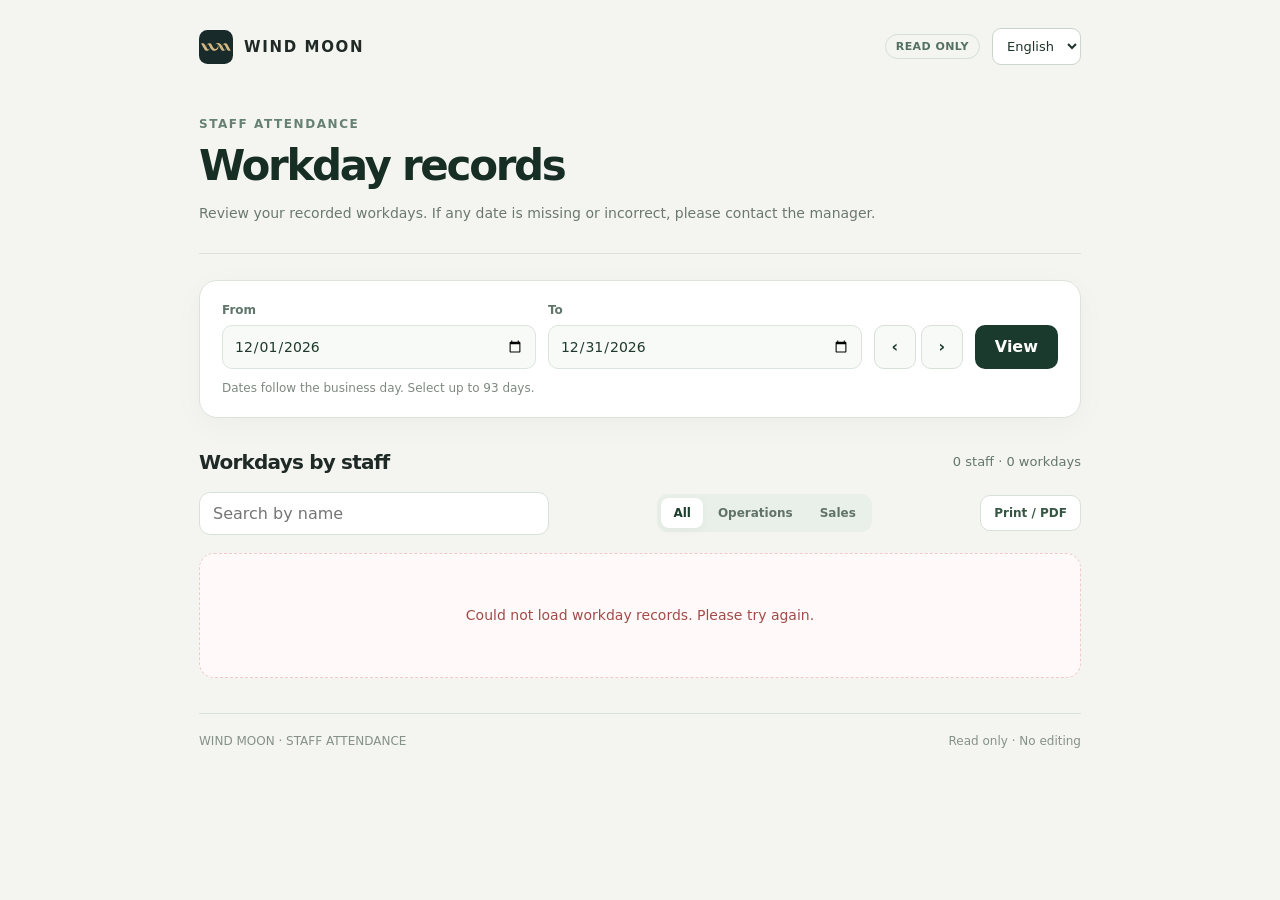
==== commit 9c4fde50: "fix: prevent native date picker overflow on narrow mobile screens" ====
--- a/attendance/index.html
+++ b/attendance/index.html
@@ -33,8 +33,8 @@
     .filter-panel{margin-top:26px;border:1px solid #dce3db;background:#fff;box-shadow:0 8px 32px #122d1b08;border-radius:18px;padding:22px}
     .label{font-weight:700;font-size:12px;color:#61766a}
     .period{display:flex;align-items:end;gap:12px;flex-wrap:wrap}
-    .field{display:flex;flex-direction:column;gap:8px;flex:1 1 152px}
-    .field input{width:100%;background:#f8faf8;border:1px solid #dce5dd;border-radius:10px;padding:12px 11px;color:#203a2b;font-size:14px;min-height:44px}
+    .field{display:flex;flex-direction:column;gap:8px;flex:1 1 152px;min-width:0}
+    .field input{display:block;width:100%;min-width:0;max-width:100%;background:#f8faf8;border:1px solid #dce5dd;border-radius:10px;padding:12px 11px;color:#203a2b;font-size:14px;min-height:44px}
     .period-actions{display:flex;gap:5px;align-self:end}
     .mini{height:44px;min-width:42px;border-radius:10px;border:1px solid #d7e1d8;background:#f7faf7;color:#183b2a;font-weight:700}
     .go{min-height:44px;border:0;border-radius:10px;padding:0 20px;background:#193a2d;color:white;font-weight:700}
@@ -64,7 +64,7 @@
     .state{grid-column:1/-1;text-align:center;border:1px dashed #d6e2d9;border-radius:15px;background:#fff;padding:50px 18px;color:#6f8275;font-size:14px;line-height:1.7}
     .state.error{color:#a24b49;border-color:#f0c9c8;background:#fffaf9}
     footer{margin-top:35px;border-top:1px solid #dae2db;padding-top:20px;display:flex;align-items:center;justify-content:space-between;gap:14px;flex-wrap:wrap;color:#859188;font-size:12px}
-    @media(max-width:660px){.shell{padding:0 15px 60px}.mast{padding:20px 0 18px}.header-right{gap:6px}.tag{display:none}.filter-panel{margin-top:20px;padding:15px}.period{gap:8px}.field{flex-basis:130px}.field input{font-size:13px}.period-actions{flex:1}.period-actions .mini{flex:1}.go{flex:1}.results-head{align-items:baseline}.cards{grid-template-columns:1fr;gap:10px}.card{padding:16px}.tools{gap:8px}.search{max-width:none;flex-basis:100%}h2{font-size:19px}}
+    @media(max-width:660px){.shell{padding:0 15px 60px}.mast{padding:20px 0 18px}.header-right{gap:6px}.tag{display:none}.filter-panel{margin-top:20px;padding:15px}.period{display:grid;grid-template-columns:minmax(0,1fr);gap:12px;align-items:stretch}.field{width:100%;min-width:0;flex:none}.field input{width:100%;min-width:0;max-width:100%;font-size:16px}.period-actions{display:grid;grid-template-columns:repeat(2,minmax(0,1fr));gap:8px;width:100%;min-width:0;flex:none;align-self:stretch}.period-actions .mini{width:100%;min-width:0}.go{width:100%;min-width:0;flex:none}.results-head{align-items:baseline}.cards{grid-template-columns:1fr;gap:10px}.card{padding:16px}.tools{gap:8px}.search{max-width:none;flex-basis:100%}h2{font-size:19px}}
     @media print{@page{size:A4;margin:13mm}body{background:#fff}.shell{max-width:none;padding:0}.mast{padding:0 0 16px}.intro{padding:12px 0}.filter-panel,.tools,footer,.header-right{display:none!important}.results-head{margin:18px 0}.cards{gap:8px}.card{break-inside:avoid;padding:13px}.date{padding:4px 6px}}
   </style>
 </head>
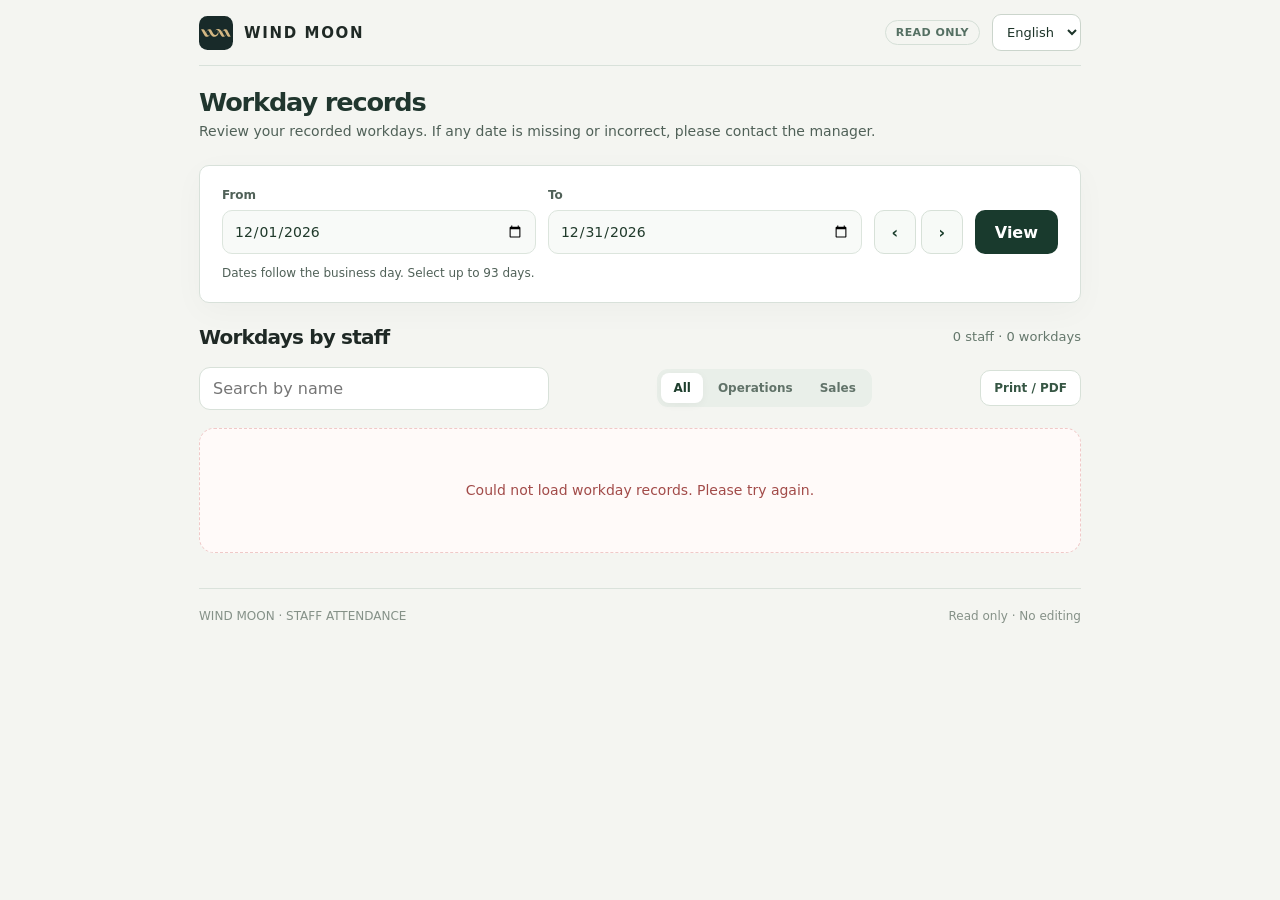
==== commit 51fa6dce: "Publish unified Windmoon work screens and tool navigation" ====
--- a/attendance/index.html
+++ b/attendance/index.html
@@ -34,6 +34,7 @@
     .label{font-weight:700;font-size:12px;color:#61766a}
     .period{display:flex;align-items:end;gap:12px;flex-wrap:wrap}
     .field{display:flex;flex-direction:column;gap:8px;flex:1 1 152px;min-width:0}
+    .date-input-frame{display:contents}
     .field input{display:block;width:100%;min-width:0;max-width:100%;background:#f8faf8;border:1px solid #dce5dd;border-radius:10px;padding:12px 11px;color:#203a2b;font-size:14px;min-height:44px}
     .period-actions{display:flex;gap:5px;align-self:end}
     .mini{height:44px;min-width:42px;border-radius:10px;border:1px solid #d7e1d8;background:#f7faf7;color:#183b2a;font-weight:700}
@@ -64,11 +65,12 @@
     .state{grid-column:1/-1;text-align:center;border:1px dashed #d6e2d9;border-radius:15px;background:#fff;padding:50px 18px;color:#6f8275;font-size:14px;line-height:1.7}
     .state.error{color:#a24b49;border-color:#f0c9c8;background:#fffaf9}
     footer{margin-top:35px;border-top:1px solid #dae2db;padding-top:20px;display:flex;align-items:center;justify-content:space-between;gap:14px;flex-wrap:wrap;color:#859188;font-size:12px}
-    @media(max-width:660px){.shell{padding:0 15px 60px}.mast{padding:20px 0 18px}.header-right{gap:6px}.tag{display:none}.filter-panel{margin-top:20px;padding:15px}.period{display:grid;grid-template-columns:minmax(0,1fr);gap:12px;align-items:stretch}.field{width:100%;min-width:0;flex:none}.field input{width:100%;min-width:0;max-width:100%;font-size:16px}.period-actions{display:grid;grid-template-columns:repeat(2,minmax(0,1fr));gap:8px;width:100%;min-width:0;flex:none;align-self:stretch}.period-actions .mini{width:100%;min-width:0}.go{width:100%;min-width:0;flex:none}.results-head{align-items:baseline}.cards{grid-template-columns:1fr;gap:10px}.card{padding:16px}.tools{gap:8px}.search{max-width:none;flex-basis:100%}h2{font-size:19px}}
+    @media(max-width:660px){.shell{padding:0 15px 60px}.mast{padding:20px 0 18px}.header-right{gap:6px}.tag{display:none}.filter-panel{margin-top:20px;padding:15px;min-width:0;max-width:100%;overflow:hidden}.period{display:grid;grid-template-columns:minmax(0,1fr);gap:12px;align-items:stretch}.field{width:100%;min-width:0;max-width:100%;flex:none}.date-input-frame{display:block;box-sizing:border-box;width:100%;max-width:100%;min-width:0;background:#f8faf8;border:1px solid #dce5dd;border-radius:10px;overflow:hidden}.date-input-frame:focus-within{outline:2px solid #719781;outline-offset:2px}.field input{box-sizing:border-box;display:block;width:100%;min-width:0;max-width:100%;inline-size:100%;max-inline-size:100%;font-size:16px;border:0;border-radius:0;background:transparent;padding:12px 10px;overflow:hidden}.field input::-webkit-date-and-time-value{min-width:0}.field input::-webkit-datetime-edit{min-width:0;max-width:100%}.period-actions{display:grid;grid-template-columns:repeat(2,minmax(0,1fr));gap:8px;width:100%;min-width:0;flex:none;align-self:stretch}.period-actions .mini{width:100%;min-width:0}.go{width:100%;min-width:0;flex:none}.results-head{align-items:baseline}.cards{grid-template-columns:1fr;gap:10px}.card{padding:16px}.tools{gap:8px}.search{max-width:none;flex-basis:100%}h2{font-size:19px}}
     @media print{@page{size:A4;margin:13mm}body{background:#fff}.shell{max-width:none;padding:0}.mast{padding:0 0 16px}.intro{padding:12px 0}.filter-panel,.tools,footer,.header-right{display:none!important}.results-head{margin:18px 0}.cards{gap:8px}.card{break-inside:avoid;padding:13px}.date{padding:4px 6px}}
   </style>
+  <link rel="stylesheet" href="../staff/workspace-interface.css?v=20261121-interface">
 </head>
-<body>
+<body class="attendance-screen">
   <div class="shell">
     <header class="mast">
       <div class="identity"><img src="../favicon.svg" alt=""><span>WIND MOON</span></div>
@@ -76,14 +78,13 @@
     </header>
     <main>
       <section class="intro">
-        <div class="eyebrow">STAFF ATTENDANCE</div>
-        <h1 id="heading">근무일 조회</h1>
+        <h1 class="wm-screen-title" id="heading">근무일 조회</h1>
         <p class="lead" id="description">기록된 근무 날짜를 확인해 주세요. 실제 근무와 다른 날짜가 있으면 관리자에게 알려주세요.</p>
       </section>
       <section class="filter-panel" aria-label="Period">
         <div class="period">
-          <label class="field"><span class="label" id="fromLabel">시작일</span><input type="date" id="from" required></label>
-          <label class="field"><span class="label" id="toLabel">종료일</span><input type="date" id="to" required></label>
+          <label class="field"><span class="label" id="fromLabel">시작일</span><span class="date-input-frame"><input type="date" id="from" required></span></label>
+          <label class="field"><span class="label" id="toLabel">종료일</span><span class="date-input-frame"><input type="date" id="to" required></span></label>
           <div class="period-actions"><button class="mini" id="previous" aria-label="Previous month">‹</button><button class="mini" id="next" aria-label="Next month">›</button></div>
           <button class="go" id="lookup">조회</button>
         </div>
--- a/staff/workspace-interface.css
+++ b/staff/workspace-interface.css
@@ -0,0 +1,265 @@
+/* Screen chrome shared by personnel, accounting (Shadow DOM), and the public tools. */
+@media screen {
+  :root, :host {
+    --wm-ink: #20362e;
+    --wm-secondary: #506158;
+    --wm-accent: #204c3b;
+    --wm-line: #d8e1da;
+    --wm-soft: #eff4ef;
+    --wm-radius: 10px;
+    --wm-space: clamp(14px, 1.65vw, 24px);
+    --wm-title: clamp(23px, 2vw, 31px);
+  }
+
+  .app-shell .workspace-heading, .operations-root .workspace-heading {
+    display: flex; align-items: center; justify-content: space-between; flex-wrap: wrap;
+    gap: 10px 16px; min-width: 0; margin: 0 0 var(--wm-space); padding: 0;
+  }
+  .workspace-heading h1, .wm-screen-title, .auth-card h1 {
+    margin: 0; color: var(--wm-ink); font-size: var(--wm-title);
+    font-weight: 720; line-height: 1.25; letter-spacing: -.045em; word-break: keep-all;
+  }
+  .workspace-heading .workspace-actions {
+    display: flex; align-items: center; justify-content: flex-end; flex-wrap: wrap;
+    gap: 6px; min-width: 0; margin-left: auto;
+  }
+  .workspace-heading [hidden] { display: none !important; }
+  .workspace-heading :is(.primary, .primary-btn), .auth-form .primary {
+    border: 1px solid var(--wm-accent); background: var(--wm-accent); color: #fff;
+  }
+  .workspace-actions > button, .workspace-menu > summary,
+  .workspace-actions .report-export-menu > summary {
+    box-sizing: border-box; min-height: 38px; border-radius: 8px; line-height: 1.25;
+  }
+  .workspace-actions > button, .workspace-menu > summary {
+    display: inline-flex; align-items: center; justify-content: center; gap: 6px;
+    padding: 8px 12px; font-size: 13px; font-weight: 600; white-space: nowrap;
+  }
+  .workspace-actions > :is(.secondary, .secondary-btn), .workspace-menu > summary {
+    background: #fff; border: 1px solid var(--wm-line); color: var(--wm-ink);
+  }
+  .workspace-menu { position: relative; }
+  .workspace-menu > summary { cursor: pointer; list-style: none; }
+  .workspace-menu > summary::-webkit-details-marker { display: none; }
+  #page-tools > summary { width: 38px; padding: 0; }
+  .workspace-menu[open] { z-index: 8; }
+  .workspace-menu[open] > summary { background: var(--wm-soft); border-color: #a6b8ab; }
+  .workspace-menu-items {
+    position: absolute; inset: calc(100% + 5px) 0 auto auto; z-index: 2;
+    display: grid; width: max-content; max-width: min(280px, 80vw); min-width: 148px;
+    padding: 5px; background: #fff; border: 1px solid var(--wm-line); border-radius: var(--wm-radius);
+    box-shadow: 0 6px 20px #182c201a;
+  }
+  .workspace-menu .workspace-menu-items button {
+    display: block; min-height: 42px; width: 100%; background: transparent; padding: 8px 11px;
+    border: 0; border-radius: 5px; text-align: left; color: var(--wm-ink); font: inherit; cursor: pointer;
+  }
+  .workspace-menu .workspace-menu-items button:is(:hover, :focus-visible) { background: var(--wm-soft); }
+  .workspace-menu .receipt-account { padding: 6px 11px; color: var(--wm-secondary); overflow-wrap: anywhere; }
+  .workspace-menu > summary:focus-visible, .workspace-heading button:focus-visible, .receipt-files button:focus-visible {
+    outline: 2px solid var(--wm-accent); outline-offset: 2px;
+  }
+
+  :is(.app-shell, .operations-root) :is(.panel, .daily-bar, .report-period-controls, .account-card),
+  .attendance-screen :is(.filter-panel, .card) {
+    border-color: var(--wm-line); border-radius: var(--wm-radius);
+  }
+  :is(.app-shell, .operations-root) .report-period-controls { margin-bottom: var(--wm-space); }
+  :is(.app-shell, .operations-root) .report-period-controls :is(.period-tabs, .segments) {
+    background: var(--wm-soft); border-radius: 7px;
+  }
+  :is(.app-shell, .operations-root) .report-period-controls :is(.period-tabs, .segments) button { color: var(--wm-secondary); }
+  :is(.app-shell, .operations-root) .report-period-controls :is(.period-tabs, .segments) button.active {
+    background: #fff; color: var(--wm-ink); box-shadow: 0 1px 3px #142e231d;
+  }
+  .app-shell .report-extra-filters { display: flex; flex-wrap: wrap; align-items: center; gap: 8px; min-width: 0; }
+  .workspace-date-reset, .app-shell .workspace-filter-toggle, .operations-root .expense-filter-toggle { display: none; }
+  :is(.app-shell, .operations-root) :is(.panel-heading, .panel-head) h2,
+  :is(.app-shell, .operations-root) :is(.modal-head, .dialog-heading) h2 {
+    margin: 0; color: var(--wm-ink); line-height: 1.35; letter-spacing: -.035em;
+  }
+  :is(.app-shell, .operations-root) :is(.panel-heading, .panel-head) h2 { font-size: 17px; font-weight: 680; }
+  :is(.app-shell, .operations-root) :is(.modal-head, .dialog-heading) h2 { font-size: 21px; font-weight: 700; }
+  :is(.app-shell, .operations-root) :is(.panel-sub, .cell-sub, .receipt-meta, .stat-detail) { color: var(--wm-secondary); }
+  :is(.app-shell, .operations-root) :is(.metric-value, .stat-value, .money, .expense-line b, .receipt-row b) { font-variant-numeric: tabular-nums; }
+  .app-shell .nav-label { color: #a9bab1; }
+  .auth-card .auth-form { margin-top: 20px; }
+
+  /* One summary surface. The narrow gutters act as dividers between amounts. */
+  .app-shell .stat-grid, .operations-root .metric-grid {
+    gap: 1px !important; overflow: hidden; margin-bottom: var(--wm-space);
+    background: var(--wm-line); border: 1px solid var(--wm-line); border-radius: var(--wm-radius);
+  }
+  .app-shell .stat-grid .stat, .operations-root .metric-grid .metric-card {
+    min-width: 0; min-height: 0; padding: 15px clamp(12px, 1.45vw, 22px);
+    border: 0; border-radius: 0; box-shadow: none; background: #fff; color: var(--wm-ink);
+  }
+  .app-shell .stat-grid .stat.accent, .operations-root .metric-grid .metric-card.featured { background: #edf4ee; }
+  .app-shell .stat-grid .stat-label, .operations-root .metric-grid .metric-top {
+    display: block; margin: 0 0 4px; color: var(--wm-secondary); font-size: 13px; font-weight: 600; line-height: 1.4;
+  }
+  .operations-root .metric-grid .metric-icon { display: none; }
+  .app-shell .stat-grid .stat-value, .operations-root .metric-grid .metric-value {
+    margin: 0; color: var(--wm-ink); font-size: clamp(19px, 2vw, 28px);
+    font-weight: 690; letter-spacing: -.045em; line-height: 1.24; white-space: normal; overflow-wrap: anywhere;
+  }
+  .app-shell .stat-grid .stat-value small, .operations-root .metric-grid .metric-value small {
+    display: inline; margin-left: 3px; font-size: .56em; color: var(--wm-secondary);
+  }
+  .operations-root .metric-grid .metric-sub, .app-shell .stat-grid .stat-detail {
+    margin-top: 4px; color: var(--wm-secondary); font-size: 12px; line-height: 1.4;
+  }
+
+  .operations-root .expense-summary-head {
+    display: flex; align-items: center; justify-content: space-between; gap: 12px;
+    padding: 14px var(--wm-space); border-bottom: 1px solid var(--wm-line);
+  }
+  .operations-root .expense-summary-head .expense-list-total {
+    display: grid; gap: 3px; padding: 0; margin: 0; border: 0; background: transparent;
+  }
+  .operations-root .expense-views { padding: 0; border: 0; border-radius: 0; background: transparent; }
+  .operations-root .expense-list > .expense-date:first-child { margin-top: 0; }
+  .operations-root .expense-list-total strong { color: var(--wm-ink); }
+  .operations-root .expense-line, .app-shell .work-mobile-row > summary { color: var(--wm-ink); }
+  .operations-root .expense-line small, .app-shell .work-mobile-row small { color: var(--wm-secondary); }
+  .operations-root .expense-date { color: var(--wm-secondary); }
+  .operations-root .funds-view-switch { margin-bottom: 12px; }
+  .operations-root .receipt-panel { overflow: visible; }
+  .operations-root .receipt-panel .panel-head {
+    flex-wrap: wrap; padding: 14px var(--wm-space); gap: 8px 12px; border-bottom: 1px solid var(--wm-line);
+  }
+  .receipt-panel .report-quick-links { margin: 0; gap: 6px; }
+  .receipt-panel .panel-sub { margin: 4px 0 0; }
+  .receipt-panel .receipt-controls { padding: 10px var(--wm-space); }
+  .receipt-panel .receipt-row {
+    display: grid; gap: 5px; padding: 12px var(--wm-space); border-top: 0; border-bottom: 1px solid var(--wm-line);
+  }
+  .receipt-panel .receipt-row:last-child { border-bottom: 0; }
+  .receipt-panel .receipt-row-heading {
+    display: grid; grid-template-columns: minmax(0, 1fr) auto; gap: 12px; align-items: baseline;
+    color: var(--wm-ink); font-size: 16px; text-align: left;
+  }
+  .receipt-panel .receipt-row-heading strong { font-size: inherit; overflow-wrap: anywhere; }
+  .receipt-row-heading b { font-weight: 680; white-space: nowrap; }
+  .receipt-panel .receipt-row-meta { margin: 0; color: var(--wm-secondary); font-size: 13px; overflow-wrap: anywhere; }
+  .receipt-panel .receipt-files { display: flex; flex-wrap: wrap; gap: 3px 10px; text-align: left; }
+  .receipt-files .text-btn {
+    display: inline-flex; align-items: center; gap: 4px; max-width: 100%; padding: 4px 2px;
+    color: var(--wm-accent); text-align: start; overflow-wrap: anywhere;
+  }
+  .receipt-files .text-btn svg { flex: none; }
+  .receipt-panel .receipt-missing { margin-top: 12px; }
+  .operations-root :is(.receipt-purchase strong, .receipt-amount) { color: var(--wm-ink); }
+
+  /* Shared hierarchy for the public hub, employee lookup, and the editing tools. */
+  :is(.home-intro, .title-area, .editor-intro, .inspector-intro, .attendance-screen .intro) .wm-screen-title {
+    margin: 0; font-size: var(--wm-title); font-family: inherit; line-height: 1.25;
+    font-weight: 720; letter-spacing: -.045em; color: var(--wm-ink);
+  }
+  :is(.home-topbar, .wm-tool-topbar, .attendance-screen .mast) { border-bottom: 1px solid var(--wm-line); }
+  .attendance-screen .mast { padding-block: 14px; }
+  .attendance-screen .intro { padding: var(--wm-space) 0; border: 0; }
+  .attendance-screen .filter-panel { margin-top: 0; }
+  .attendance-screen :is(.lead, .label, .hint) { color: var(--wm-secondary); }
+  .attendance-screen .results-head { margin-top: var(--wm-space); }
+  body[data-suite-page=home] .home-intro { margin-bottom: var(--wm-space); }
+  .home-main .module-section { margin-bottom: 24px; }
+  .wm-tool-heading .wm-screen-title { font-size: clamp(18px, 1.6vw, 23px); color: var(--wm-ink); }
+  .home-main .module-card {
+    display: grid; grid-template-columns: auto minmax(0, 1fr) auto; align-content: center;
+    align-items: center; gap: 5px 14px; min-height: 0; padding: 18px; border-color: var(--wm-line); border-radius: var(--wm-radius);
+  }
+  .home-main .card-top { display: contents; }
+  .home-main .module-icon { grid-column: 1; grid-row: 1 / 3; margin: 0; }
+  .home-main .module-card h3 { grid-column: 2; grid-row: 1; margin: 0; font-size: 17px; color: var(--wm-ink); font-weight: 680; }
+  .home-main .module-card p { grid-column: 2; grid-row: 2; margin: 0; min-height: 0; color: var(--wm-secondary); font-size: 13px; line-height: 1.5; }
+  .home-main .card-arrow { grid-column: 3; grid-row: 1 / 3; }
+  body[data-suite-page=cards] .workspace-heading h2 { margin: 0; font-size: 18px; color: var(--wm-ink); }
+  body[data-suite-page=cards] .editor-intro, body[data-suite-page=menu] .inspector-intro { padding-block: 16px; }
+  body[data-suite-page=recipes] .page-header { min-height: 0; }
+}
+
+@media screen and (max-width: 680px) {
+  .app-shell .main-area > main { padding-top: 15px; }
+  .app-shell .workspace-heading, .operations-root .workspace-heading { flex-wrap: nowrap; }
+  .workspace-heading .workspace-actions { flex: 0 1 auto; gap: 4px; }
+  .workspace-heading .workspace-actions > button { min-height: 44px; padding: 6px 9px; }
+  .workspace-menu > summary, #page-tools > summary { min-height: 44px; }
+  #page-tools > summary { width: 44px; }
+  .workspace-menu-items button, .receipt-panel .receipt-files button { min-height: 44px; }
+  .receipt-panel .report-quick-links { row-gap: 4px; }
+  .app-shell .team-row { margin-bottom: 10px; }
+  .app-shell .report-period-controls, .operations-root .report-period-controls {
+    padding: 9px 10px; align-items: center; gap: 6px; margin-bottom: 12px;
+  }
+  .app-shell .report-period-controls > .period-inputs, .operations-root .report-period-controls > .period-inputs {
+    flex: 0 1 auto; width: auto; min-width: 0; max-width: 100%;
+  }
+  :is(.app-shell, .operations-root) .report-period-controls :is(.segments, .period-tabs) button {
+    padding-inline: 6px; min-width: 38px; min-height: 36px;
+  }
+  .report-period-controls :is(.report-date-today, #period-inputs > [data-action="period-today"]) { display: none; }
+  .report-period-controls :is(.entry-date-trigger > svg:last-child, .picker-caret) { display: none; }
+  .report-period-controls :is(.entry-calendar-heading, .operations-calendar-heading) .workspace-date-reset {
+    display: inline-flex; align-items: center; width: auto; min-height: 40px; margin-left: auto;
+    padding: 4px 8px; border: 0; border-radius: 6px; color: var(--wm-accent); background: var(--wm-soft); font-size: 13px;
+  }
+  .app-shell .report-period-controls .workspace-filter-toggle,
+  .operations-root .expense-filter-toggle { display: inline-flex; align-items: center; justify-content: center; gap: 4px; min-height: 42px; white-space: nowrap; }
+  .app-shell .report-period-controls .workspace-filter-toggle { padding: 5px 9px; font-size: 13px; }
+  .app-shell .report-extra-filters { display: none; }
+  .app-shell .report-extra-filters.is-open { display: flex; width: 100%; border-top: 1px solid var(--wm-line); padding-top: 7px; }
+  .operations-root #expense-filters:not(.is-open) { display: none; }
+  .operations-root .expense-summary-head { padding-block: 10px; }
+  .operations-root :is(.searchbox, .filter-select, .field) { min-width: 0; }
+  .operations-root :is(.toolbar input, .toolbar select), .app-shell :is(.search input, .report-extra-filters select) { font-size: 16px; }
+  .operations-root .metric-grid, .app-shell .stat-grid { margin-bottom: 12px; }
+  .operations-root .metric-grid .metric-card, .app-shell .stat-grid .stat { padding: 9px 11px; }
+  .operations-root .metric-grid .metric-sub, .app-shell .stat-grid .stat-detail { font-size: 12px; line-height: 1.3; }
+  .app-shell .stat-grid .stat-label, .operations-root .metric-grid .metric-top { margin-bottom: 2px; }
+  .operations-root .funds-view-switch { gap: 6px; }
+  .operations-root .sales-ledger :is(table, tbody, tr, td) { display: block; min-width: 0; width: auto; }
+  .operations-root .sales-ledger table { width: 100%; }
+  .sales-ledger thead { position: absolute; width: 1px; height: 1px; overflow: hidden; clip-path: inset(50%); }
+  .operations-root .sales-ledger tbody tr {
+    display: grid; grid-template-columns: minmax(0, 1fr) auto; align-items: center;
+    gap: 3px 8px; padding: 10px var(--wm-space); border-top: 1px solid var(--wm-line);
+  }
+  .operations-root .sales-ledger tbody td { margin: 0; padding: 0; border: 0; white-space: normal; overflow-wrap: anywhere; }
+  .sales-ledger td:nth-child(2) { grid-area: 1 / 1; }
+  .sales-ledger td:nth-child(5) { grid-area: 1 / 2; font-weight: 680; }
+  .sales-ledger td:nth-child(5)::after { content: '원'; }
+  .sales-ledger td:first-child { grid-area: 2 / 1; color: var(--wm-secondary); }
+  .sales-ledger td:nth-child(7) { grid-area: 2 / 2; text-align: right; }
+  .operations-root .sales-ledger :is(td:nth-child(3), td:nth-child(4), td:nth-child(6), .panel-bottom > span) { display: none; }
+  .operations-root .sales-ledger .panel-bottom { justify-content: flex-end; }
+  .operations-root .payroll-ledger :is(table, tbody, tfoot, tr, td) { display: block; width: auto; min-width: 0; }
+  .operations-root .payroll-ledger table { width: 100%; }
+  .payroll-ledger thead { position: absolute; width: 1px; height: 1px; clip-path: inset(50%); overflow: hidden; }
+  .operations-root .payroll-ledger :is(tbody, tfoot) tr {
+    display: grid; grid-template-columns: repeat(3, minmax(0, 1fr)); align-items: start;
+    gap: 5px 8px; padding: 12px var(--wm-space); border-top: 1px solid var(--wm-line);
+  }
+  .operations-root .payroll-ledger :is(tbody, tfoot) td {
+    padding: 0; border: 0; white-space: normal; text-align: left; overflow-wrap: anywhere; font-variant-numeric: tabular-nums;
+  }
+  .payroll-ledger tbody td:nth-child(2) { grid-area: 1 / 1 / 2 / 3; }
+  .operations-root .payroll-ledger tbody td:last-child { grid-area: 1 / 3; text-align: right; }
+  .payroll-ledger tbody td:first-child { grid-area: 2 / 1; }
+  .payroll-ledger tbody td:nth-child(3) { grid-area: 2 / 2 / 3 / 4; }
+  .payroll-ledger tbody td:nth-child(3) .cell-sub { display: inline; margin-left: 5px; }
+  .payroll-ledger :is(tbody, tfoot) td:nth-last-child(4)::before { content: '발생 급여'; }
+  .payroll-ledger :is(tbody, tfoot) td:nth-last-child(3)::before { content: '지급액'; }
+  .payroll-ledger :is(tbody, tfoot) td:nth-last-child(2)::before { content: '미지급액'; }
+  .payroll-ledger td::before { display: block; color: var(--wm-secondary); font-size: 12px; font-weight: 500; }
+  .payroll-ledger tfoot td:first-child { grid-column: 1 / -1; }
+  .operations-root .payroll-ledger tfoot td:last-child { display: none; }
+  .home-main .module-grid { grid-template-columns: minmax(0, 1fr); gap: 7px; }
+  .home-main .module-card { padding: 12px 14px; gap: 4px 11px; }
+  .home-main .module-section { margin-bottom: 19px; }
+  .attendance-screen .filter-panel { padding: 12px; }
+}
+@media screen and (max-width: 365px) {
+  .app-shell .workspace-heading, .operations-root .workspace-heading { flex-wrap: wrap; gap: 4px 6px; }
+  .workspace-heading .workspace-actions { gap: 3px; }
+}
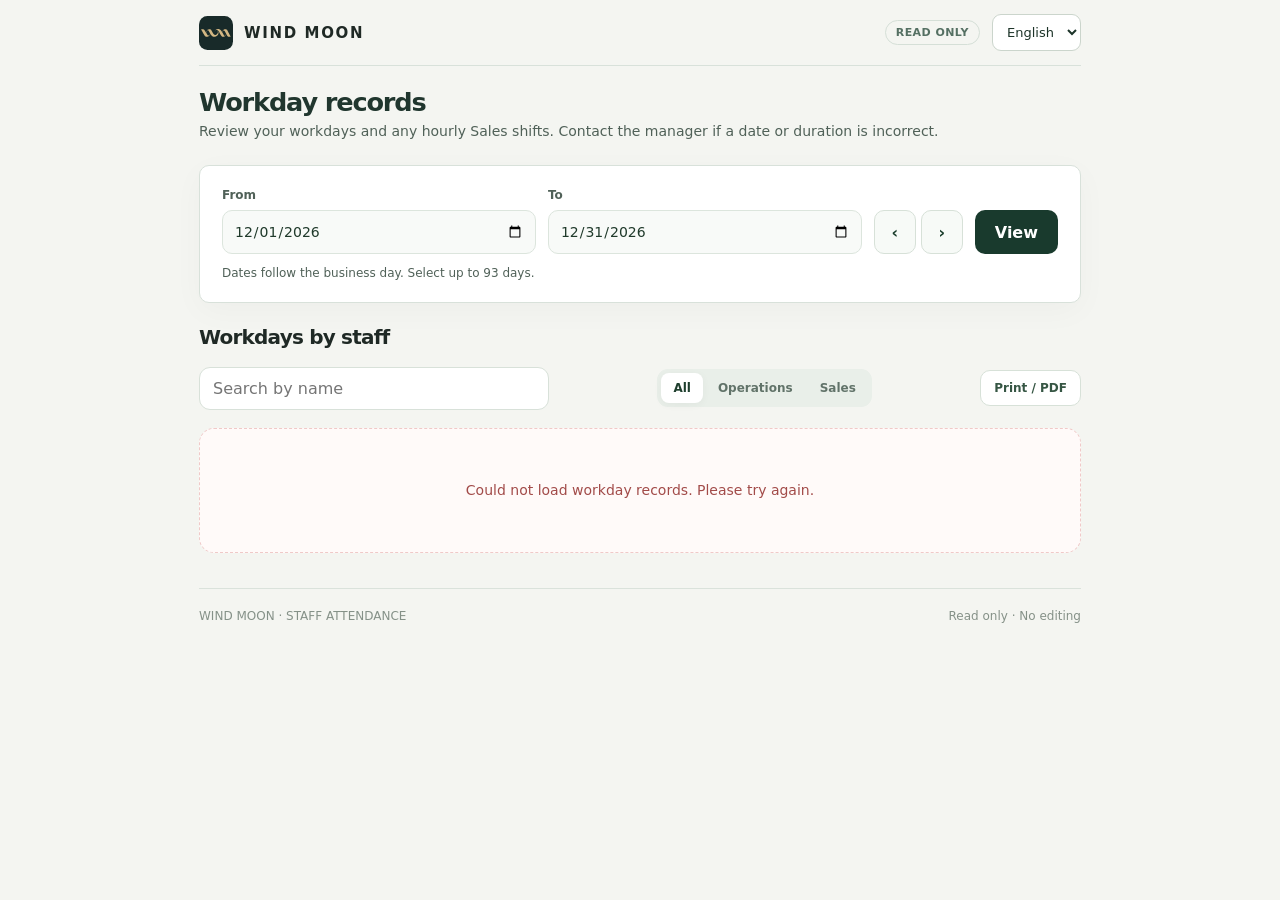
==== commit 69b4b330: "Show daily and period totals on hourly Sales workday cards" ====
--- a/attendance/index.html
+++ b/attendance/index.html
@@ -59,9 +59,12 @@
     .days-total{border-radius:10px;padding:8px 12px;background:#eff5ef;text-align:center;white-space:nowrap}
     .days-total b{font-size:20px;color:#23513a}
     .days-total span{font-size:12px;color:#647b6b}
+    .hours-total{display:block;margin-top:2px;color:#365844;font-size:12px;font-weight:650;white-space:normal;font-variant-numeric:tabular-nums}
     .dates{display:flex;flex-wrap:wrap;gap:7px;margin-top:17px}
     .date{font-size:12px;padding:7px 9px;background:#f5f8f5;border:1px solid #e2e9e2;color:#3f604b;border-radius:8px;white-space:nowrap}
     .date.weekend{background:#f9f3f0;border-color:#f1e3db;color:#986c54}
+    .date.with-time{display:inline-flex;align-items:baseline;flex-wrap:wrap;gap:4px;max-width:100%;white-space:normal}
+    .date .worked-time{font-weight:650;font-variant-numeric:tabular-nums}
     .state{grid-column:1/-1;text-align:center;border:1px dashed #d6e2d9;border-radius:15px;background:#fff;padding:50px 18px;color:#6f8275;font-size:14px;line-height:1.7}
     .state.error{color:#a24b49;border-color:#f0c9c8;background:#fffaf9}
     footer{margin-top:35px;border-top:1px solid #dae2db;padding-top:20px;display:flex;align-items:center;justify-content:space-between;gap:14px;flex-wrap:wrap;color:#859188;font-size:12px}
@@ -79,7 +82,7 @@
     <main>
       <section class="intro">
         <h1 class="wm-screen-title" id="heading">근무일 조회</h1>
-        <p class="lead" id="description">기록된 근무 날짜를 확인해 주세요. 실제 근무와 다른 날짜가 있으면 관리자에게 알려주세요.</p>
+        <p class="lead" id="description">근무일과 영업팀 시급 근무시간을 확인하세요. 실제 근무와 다르면 관리자에게 알려주세요.</p>
       </section>
       <section class="filter-panel" aria-label="Period">
         <div class="period">
@@ -113,15 +116,16 @@
     (() => {
       'use strict';
       const words = {
-        ko:{heading:'근무일 조회',description:'기록된 근무 날짜를 확인해 주세요. 실제 근무와 다른 날짜가 있으면 관리자에게 알려주세요.',from:'시작일',to:'종료일',lookup:'조회',hint:'영업일 기준이며, 최대 93일까지 조회할 수 있습니다.',result:'직원별 근무 내역',search:'이름 검색',all:'전체',ops:'운영팀',sales:'영업팀',print:'인쇄 / PDF',footnote:'근무일 조회 전용 · 수정 불가',loading:'근무기록을 불러오는 중입니다.',empty:'해당 기간에 기록된 근무일이 없습니다.',error:'근무기록을 가져오지 못했습니다. 잠시 후 다시 시도해 주세요.',range:'조회 기간을 확인해 주세요. 한 번에 최대 93일까지 선택할 수 있습니다.',people:'명',days:'일',records:'근무일',none:'검색 결과가 없습니다.'},
-        ja:{heading:'勤務日照会',description:'登録された勤務日をご確認ください。実際の勤務と異なる場合は管理者にお知らせください。',from:'開始日',to:'終了日',lookup:'照会',hint:'営業日を基準に表示します。最大93日間まで照会できます。',result:'スタッフ別勤務日',search:'名前を検索',all:'すべて',ops:'運営チーム',sales:'営業チーム',print:'印刷 / PDF',footnote:'勤務日照会専用 · 編集不可',loading:'勤務記録を読み込んでいます。',empty:'この期間の勤務記録はありません。',error:'勤務記録を取得できませんでした。後ほどお試しください。',range:'日付を確認してください。最大93日間まで選択できます。',people:'名',days:'日',records:'勤務日',none:'該当するスタッフがいません。'},
-        en:{heading:'Workday records',description:'Review your recorded workdays. If any date is missing or incorrect, please contact the manager.',from:'From',to:'To',lookup:'View',hint:'Dates follow the business day. Select up to 93 days.',result:'Workdays by staff',search:'Search by name',all:'All',ops:'Operations',sales:'Sales',print:'Print / PDF',footnote:'Read only · No editing',loading:'Loading workday records…',empty:'No workdays recorded for this period.',error:'Could not load workday records. Please try again.',range:'Check the date range. You can select up to 93 days.',people:'staff',days:'days',records:'workdays',none:'No matching staff.'}
+        ko:{hourUnit:'시간',minuteUnit:'분',totalTime:'총',hourlyTotal:'시급 근무 합계',recordedTime:'기록된 시간',missingTime:'시간 미기록',partialTime:'일부 미기록',heading:'근무일 조회',description:'근무일과 영업팀 시급 근무시간을 확인하세요. 실제 근무와 다르면 관리자에게 알려주세요.',from:'시작일',to:'종료일',lookup:'조회',hint:'영업일 기준이며, 최대 93일까지 조회할 수 있습니다.',result:'직원별 근무 내역',search:'이름 검색',all:'전체',ops:'운영팀',sales:'영업팀',print:'인쇄 / PDF',footnote:'근무일 조회 전용 · 수정 불가',loading:'근무기록을 불러오는 중입니다.',empty:'해당 기간에 기록된 근무일이 없습니다.',error:'근무기록을 가져오지 못했습니다. 잠시 후 다시 시도해 주세요.',range:'조회 기간을 확인해 주세요. 한 번에 최대 93일까지 선택할 수 있습니다.',people:'명',days:'일',records:'근무일',none:'검색 결과가 없습니다.'},
+        ja:{hourUnit:'時間',minuteUnit:'分',totalTime:'合計',hourlyTotal:'時給勤務の合計',recordedTime:'記録分',missingTime:'時間未記録',partialTime:'一部未記録',heading:'勤務日照会',description:'勤務日と営業チームの時給勤務時間をご確認ください。実際の勤務と異なる場合は管理者にお知らせください。',from:'開始日',to:'終了日',lookup:'照会',hint:'営業日を基準に表示します。最大93日間まで照会できます。',result:'スタッフ別勤務日',search:'名前を検索',all:'すべて',ops:'運営チーム',sales:'営業チーム',print:'印刷 / PDF',footnote:'勤務日照会専用 · 編集不可',loading:'勤務記録を読み込んでいます。',empty:'この期間の勤務記録はありません。',error:'勤務記録を取得できませんでした。後ほどお試しください。',range:'日付を確認してください。最大93日間まで選択できます。',people:'名',days:'日',records:'勤務日',none:'該当するスタッフがいません。'},
+        en:{hourUnit:'h',minuteUnit:'m',totalTime:'Total',hourlyTotal:'Hourly total',recordedTime:'Recorded',missingTime:'Time not recorded',partialTime:'partly recorded',heading:'Workday records',description:'Review your workdays and any hourly Sales shifts. Contact the manager if a date or duration is incorrect.',from:'From',to:'To',lookup:'View',hint:'Dates follow the business day. Select up to 93 days.',result:'Workdays by staff',search:'Search by name',all:'All',ops:'Operations',sales:'Sales',print:'Print / PDF',footnote:'Read only · No editing',loading:'Loading workday records…',empty:'No workdays recorded for this period.',error:'Could not load workday records. Please try again.',range:'Check the date range. You can select up to 93 days.',people:'staff',days:'days',records:'workdays',none:'No matching staff.'}
       };
       const el = id => document.getElementById(id);
       const browserLanguage = (navigator.languages || [navigator.language || 'ko']).map(v => v.toLowerCase()).find(v => /^(ko|ja|en)(-|$)/.test(v)) || 'ko';
       let lang = (function(){try{return localStorage.getItem('windmoon-attendance-lang')}catch{return null}})() || browserLanguage.slice(0,2);
       if (!words[lang]) lang = 'ko';
       let employees = [];
+      let loadVersion = 0;
       let team = 'ALL';
       let loading = false;
       let error = '';
@@ -159,10 +163,22 @@
         const weekday=new Intl.DateTimeFormat(lang,{weekday:'short',timeZone:'UTC'}).format(date);
         return value.slice(5).replace('-','.')+' '+weekday;
       }
+      function formatDuration(minutes){
+        const hours=Math.floor(minutes/60), rest=minutes%60;
+        const parts=[];
+        if(hours)parts.push(hours+t('hourUnit'));
+        if(rest||!hours)parts.push(rest+t('minuteUnit'));
+        return parts.join(' ');
+      }
       function render(){
-        const filtered = employees.filter(e=>(team==='ALL'||e.department===team)&&e.name.toLocaleLowerCase().includes(el('search').value.trim().toLocaleLowerCase()));
+        const query=el('search').value.trim().toLocaleLowerCase();
+        const filtered=employees.flatMap(person=>{
+          if(!person.name.toLocaleLowerCase().includes(query))return [];
+          const dates=team==='ALL'?person.dates:person.datesByTeam?.[team]||(team===person.department?person.dates:[]);
+          return dates.length?[{...person,dates}]:[];
+        });
         const totalDays=filtered.reduce((n,e)=>n+e.dates.length,0);
-        el('summary').textContent=filtered.length+' '+t('people')+' · '+totalDays+' '+t('records');
+        el('summary').textContent=loading||error?'':filtered.length+' '+t('people')+' · '+totalDays+' '+t('records');
         const root=el('cards');
         root.replaceChildren();
         if(loading||error||filtered.length===0){
@@ -174,25 +190,50 @@
           const top=make('div','card-top');
           const personWrap=make('div');
           personWrap.appendChild(make('div','person',person.name));
-          personWrap.appendChild(make('div','team',t(person.department==='OPS'?'ops':'sales')));
+          const labelTeam=team==='ALL'?person.department:team;
+          const teamLabel=team==='ALL'&&person.datesByTeam?t('ops')+' · '+t('sales'):t(labelTeam==='OPS'?'ops':'sales');
+          personWrap.appendChild(make('div','team',teamLabel));
           const count=make('div','days-total');
           count.appendChild(make('b','',String(person.dates.length)));
-          count.appendChild(make('span','', ' '+t('days')));
+          const dayUnit=lang==='en'&&person.dates.length===1?'day':t('days');
+          count.appendChild(make('span','',(lang==='en'?' ':'')+dayUnit));
           top.append(personWrap,count);
           card.appendChild(top);
           const chips=make('div','dates');
+          let totalMinutes=0, hourlyDays=0, incomplete=false;
           person.dates.forEach(date=>{
             const dow = new Date(date+'T12:00:00Z').getUTCDay();
-            chips.appendChild(make('span','date'+((dow===0||dow===6)?' weekend':''),formatDay(date)));
+            const chip=make('span','date'+((dow===0||dow===6)?' weekend':''));
+            const day=make('time','',formatDay(date));
+            day.dateTime=date;
+            chip.appendChild(day);
+            const work=team!=='OPS'&&person.hourlyWork?.[date];
+            if(work&&Number.isSafeInteger(work.minutes)&&work.minutes>=0){
+              hourlyDays++;
+              totalMinutes+=work.minutes;
+              incomplete ||= !!work.incomplete;
+              const duration=work.incomplete
+                ? (work.minutes?formatDuration(work.minutes)+' · '+t('partialTime'):t('missingTime'))
+                : formatDuration(work.minutes);
+              chip.classList.add('with-time');
+              chip.append(' · ',make('strong','worked-time',duration));
+            }
+            chips.appendChild(chip);
           });
+          if(hourlyDays){
+            const label=incomplete?t('recordedTime'):hourlyDays===person.dates.length?t('totalTime'):t('hourlyTotal');
+            const summary=incomplete&&totalMinutes===0?t('missingTime'):label+' '+formatDuration(totalMinutes);
+            count.appendChild(make('small','hours-total',summary));
+          }
           card.appendChild(chips);
           root.appendChild(card);
         });
       }
       async function load(){
+        const version=++loadVersion;
         const from=el('from').value, to=el('to').value;
         const diff=(Date.parse(to+'T00:00:00Z')-Date.parse(from+'T00:00:00Z'))/86400000;
-        if(!from||!to||!Number.isFinite(diff)||diff<0||diff>=93){error=t('range');employees=[];render();return;}
+        if(!from||!to||!Number.isFinite(diff)||diff<0||diff>=93){loading=false;error=t('range');employees=[];render();return;}
         loading=true;error='';render();
         const url=new URL(location.href);
         url.searchParams.set('from',from);url.searchParams.set('to',to);
@@ -205,12 +246,13 @@
           const response=await fetch(endpoint.href,{method:'GET',cache:'no-store',credentials:'omit'});
           if(!response.ok)throw new Error('HTTP '+response.status);
           const payload=await response.json();
+          if(version!==loadVersion)return;
           if(!Array.isArray(payload.employees))throw new Error('Invalid response');
-          employees=payload.employees.filter(e=>typeof e.name==='string'&&['OPS','SALES'].includes(e.department)&&Array.isArray(e.dates))
-            .map(e=>({name:e.name,department:e.department,dates:e.dates.filter(d=>/^\d{4}-\d{2}-\d{2}$/.test(d))}));
+          employees=payload.employees.filter(e=>typeof e?.name==='string'&&['OPS','SALES'].includes(e.department)&&Array.isArray(e.dates))
+            .map(e=>({name:e.name,department:e.department,dates:e.dates.filter(d=>/^\d{4}-\d{2}-\d{2}$/.test(d)),datesByTeam:e.datesByTeam,hourlyWork:e.hourlyWork}));
         }catch(e){
-          error=e?.message||'Error';employees=[];
-        }finally{loading=false;render();}
+          if(version===loadVersion){error=e?.message||'Error';employees=[];}
+        }finally{if(version===loadVersion){loading=false;render();}}
       }
       function moveMonth(delta){
         const from=el('from').value;
